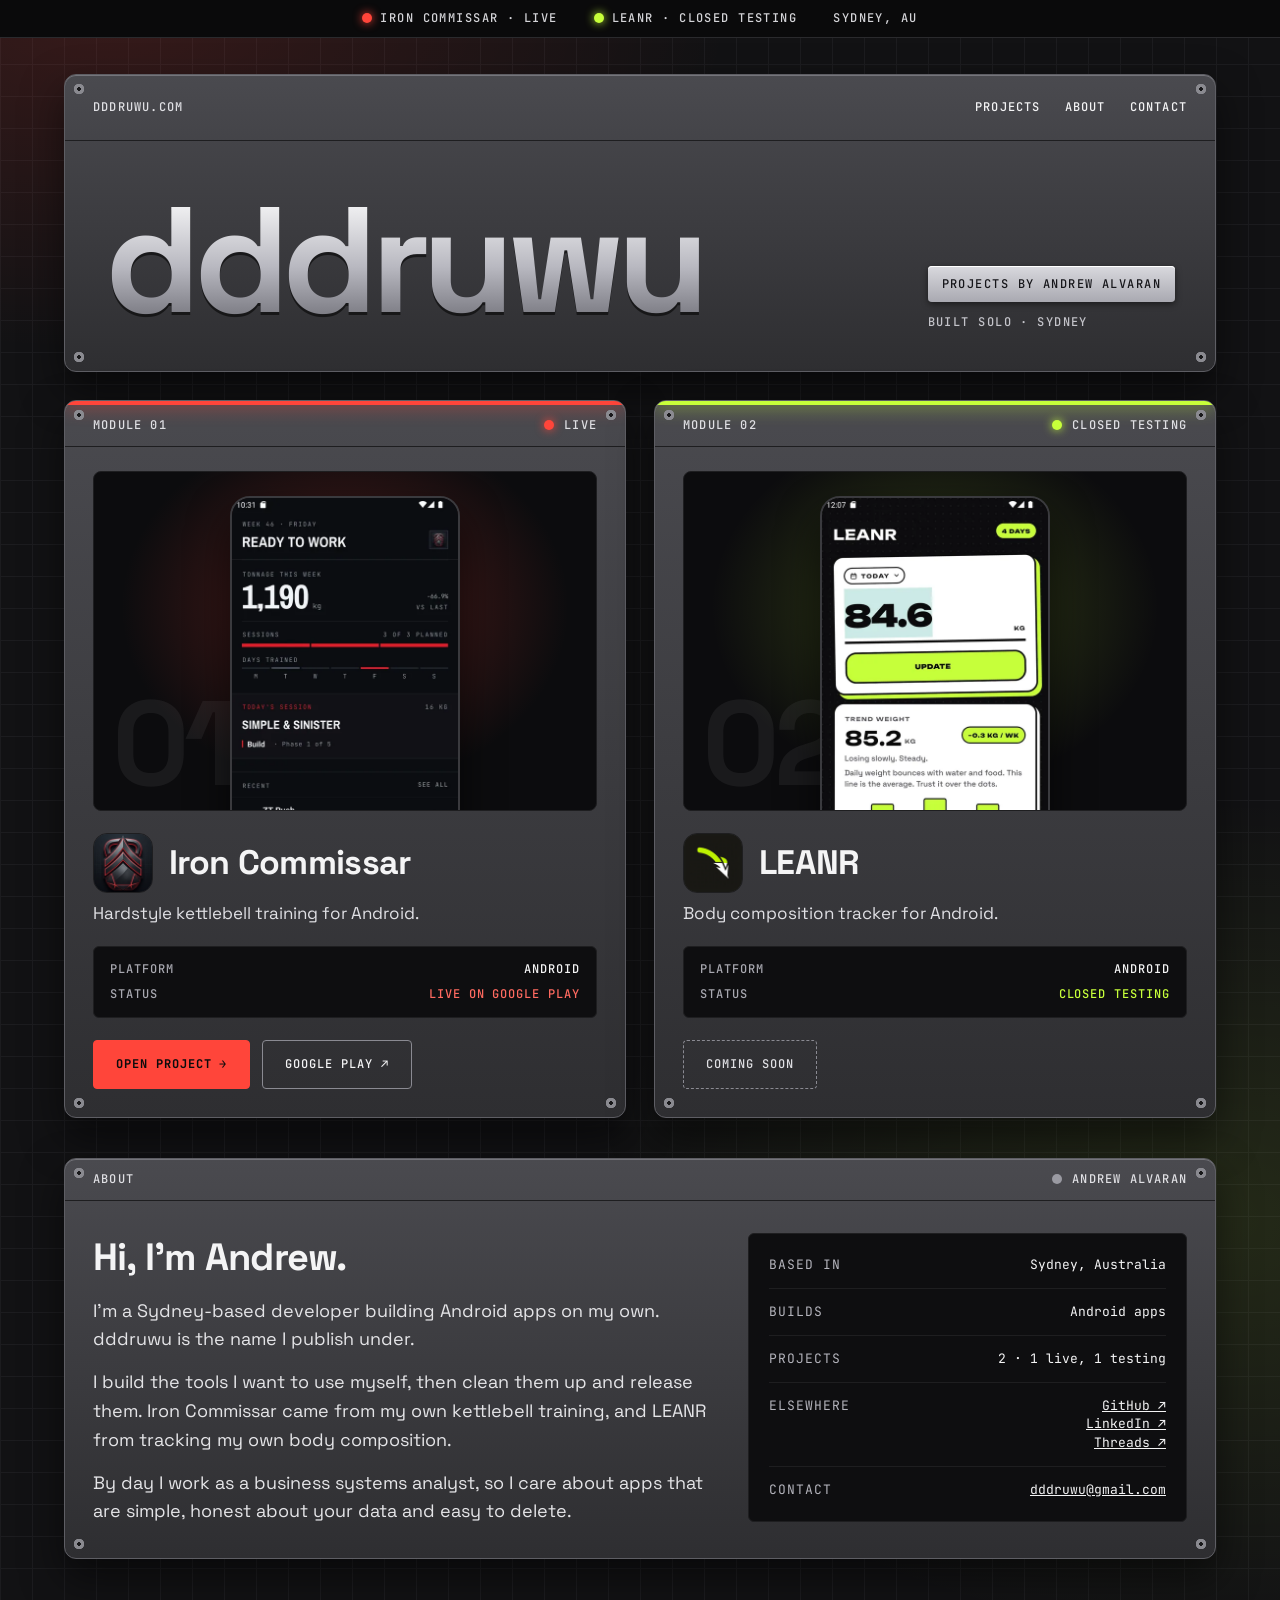
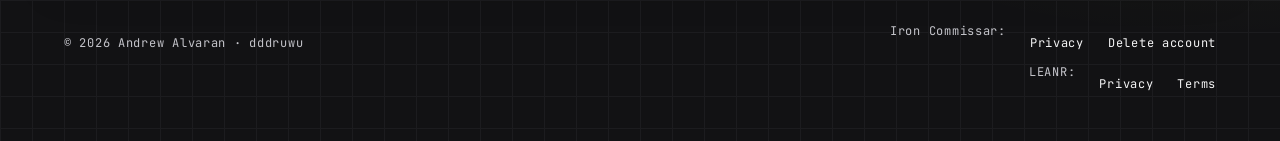
==== index.html @ 1450639f "Add LEANR privacy policy and terms pages - Publish LEANR privacy policy and terms at /leanr/ from th" ====
<!DOCTYPE html>
<html lang="en">
<head>
  <meta charset="utf-8">
  <meta name="viewport" content="width=device-width, initial-scale=1">
  <title>dddruwu | Apps by Andrew Alvaran</title>
  <meta name="description" content="Apps by Andrew Alvaran: Iron Commissar, a hardstyle kettlebell training app for Android, and LEANR, a body composition tracker for Android (coming soon).">
  <meta name="theme-color" content="#121214">
  <link rel="canonical" href="https://dddruwu.com/">

  <!-- Link preview card when the site is shared -->
  <meta property="og:type" content="website">
  <meta property="og:site_name" content="dddruwu">
  <meta property="og:title" content="dddruwu | Apps by Andrew Alvaran">
  <meta property="og:description" content="Iron Commissar (live on Google Play) and LEANR (coming soon). Android apps built solo in Sydney.">
  <meta property="og:url" content="https://dddruwu.com/">
  <meta property="og:image" content="https://dddruwu.com/assets/img/og-image.png">
  <meta name="twitter:card" content="summary_large_image">

  <link rel="icon" href="/assets/img/favicon.svg" type="image/svg+xml">
  <link rel="icon" href="/assets/img/favicon-32.png" sizes="32x32" type="image/png">
  <link rel="apple-touch-icon" href="/assets/img/apple-touch-icon.png">

  <link rel="preconnect" href="https://fonts.googleapis.com">
  <link rel="preconnect" href="https://fonts.gstatic.com" crossorigin>
  <link href="https://fonts.googleapis.com/css2?family=JetBrains+Mono:wght@400;500;700&family=Space+Grotesk:wght@500;700&display=swap" rel="stylesheet">

  <!-- Home page only. Other pages use /assets/css/style.css (not loaded here on purpose). -->
  <link rel="stylesheet" href="/assets/css/home.css">
</head>
<body>

  <!-- Status strip. Update these two lines when a project's status changes. -->
  <div class="ticker">
    <span><i class="led led--red"></i>Iron Commissar · live</span>
    <span><i class="led led--lime"></i>LEANR · closed testing</span>
    <span>Sydney, AU</span>
  </div>

  <div class="container top">
    <header class="panel">
      <div class="bar">
        <span>dddruwu.com</span>
        <nav aria-label="Main">
          <a href="#projects">Projects</a>
          <a href="#about">About</a>
          <a href="mailto:dddruwu@gmail.com">Contact</a>
        </nav>
      </div>
      <div class="hero">
        <h1 class="word">dddruwu</h1>
        <div class="hero-side">
          <span class="plate">Projects by Andrew Alvaran</span>
          <span class="hero-note">Built solo · Sydney</span>
        </div>
      </div>
    </header>
  </div>

  <main id="projects" class="container">
    <h2 class="sr-only">Projects</h2>
    <div class="projects">

      <!-- Project 01: Iron Commissar -->
      <article class="panel module module--red">
        <div class="strip"></div>
        <div class="bar">
          <span>Module 01</span>
          <span><i class="led led--red"></i>Live</span>
        </div>
        <div class="module-body">
          <div class="stage">
            <span class="num" aria-hidden="true">01</span>
            <img src="/assets/img/ic-home.webp" width="460" height="1022" alt="Iron Commissar home screen showing weekly tonnage, sessions and today's workout">
          </div>
          <div class="identity">
            <img src="/assets/img/ic-icon.png" width="120" height="120" alt="">
            <h2>Iron Commissar</h2>
          </div>
          <p class="blurb">Hardstyle kettlebell training for Android.</p>
          <dl class="spec">
            <dt>Platform</dt><dd>Android</dd>
            <dt>Status</dt><dd class="status">Live on Google Play</dd>
          </dl>
          <div class="actions">
            <a class="btn btn--primary" href="/iron-commissar/">Open project →</a>
            <a class="btn" href="https://play.google.com/store/apps/details?id=com.andrew.ironcommissar">Google Play ↗</a>
          </div>
        </div>
      </article>

      <!-- Project 02: LEANR (no link until it is released) -->
      <article class="panel module module--lime">
        <div class="strip"></div>
        <div class="bar">
          <span>Module 02</span>
          <span><i class="led led--lime"></i>Closed testing</span>
        </div>
        <div class="module-body">
          <div class="stage">
            <span class="num" aria-hidden="true">02</span>
            <img src="/assets/img/leanr-today.webp" width="460" height="1022" alt="LEANR Today screen showing a daily weight entry and trend weight">
          </div>
          <div class="identity">
            <img src="/assets/img/leanr-icon.png" width="120" height="120" alt="">
            <h2>LEANR</h2>
          </div>
          <p class="blurb">Body composition tracker for Android.</p>
          <dl class="spec">
            <dt>Platform</dt><dd>Android</dd>
            <dt>Status</dt><dd class="status">Closed testing</dd>
          </dl>
          <div class="actions">
            <span class="btn btn--soon">Coming soon</span>
          </div>
        </div>
      </article>

    </div>
  </main>

  <section id="about" class="container about">
    <article class="panel">
      <div class="bar">
        <span>About</span>
        <span><i class="led led--grey"></i>Andrew Alvaran</span>
      </div>
      <div class="about-grid">
        <div>
          <h2>Hi, I'm Andrew.</h2>
          <!-- Draft text: edit freely. -->
          <p>I'm a Sydney-based developer building Android apps on my own. dddruwu is the name I publish under.</p>
          <p>I build the tools I want to use myself, then clean them up and release them. Iron Commissar came from my own kettlebell training, and LEANR from tracking my own body composition.</p>
          <p>By day I work as a business systems analyst, so I care about apps that are simple, honest about your data and easy to delete.</p>
        </div>
        <dl class="facts">
          <div><dt>Based in</dt><dd>Sydney, Australia</dd></div>
          <div><dt>Builds</dt><dd>Android apps</dd></div>
          <div><dt>Projects</dt><dd>2 · 1 live, 1 testing</dd></div>
          <!-- Social links: add another <a> line (with <br> after the previous one) to extend this list. -->
          <div><dt>Elsewhere</dt><dd><a href="https://github.com/dddruwu">GitHub ↗</a><br><a href="https://www.linkedin.com/in/andrewalvaran/">LinkedIn ↗</a><br><a href="https://www.threads.com/@dddruwu">Threads ↗</a></dd></div>
          <div><dt>Contact</dt><dd><a href="mailto:dddruwu@gmail.com">dddruwu@gmail.com</a></dd></div>
        </dl>
      </div>
    </article>
  </section>

  <footer>
    <div class="container">
      <p>&copy; 2026 Andrew Alvaran · dddruwu</p>
      <div class="footer-links">
        <ul>
          <li>Iron Commissar:</li>
          <li><a href="/iron-commissar/privacy.html">Privacy</a></li>
          <li><a href="/iron-commissar/delete-account.html">Delete account</a></li>
        </ul>
        <ul>
          <li>LEANR:</li>
          <li><a href="/leanr/privacy.html">Privacy</a></li>
          <li><a href="/leanr/terms.html">Terms</a></li>
        </ul>
      </div>
    </div>
  </footer>

</body>
</html>
---- assets/css/home.css ----
/* =====================================================
   dddruwu.com home page stylesheet (design "Workshop v2")
   Used ONLY by /index.html. The other pages keep using
   /assets/css/style.css, which is not touched.
   Do not load style.css on the home page: it sets
   border-radius: 0 on everything, which flattens this design.
   ===================================================== */

/* ---- Design tokens: change a colour here and the page updates ---- */
:root {
  --ground: #121214;      /* page background */
  --grid-line: #1c1c1f;   /* faint grid on the background */
  --ink: #f4f4f5;         /* main text */
  --ink-soft: #e0e0e4;    /* body paragraphs */
  --ink-dim: #c4c4ca;     /* small print */
  --screen: #0e0e10;      /* dark "screen" areas inside panels */
  --screen-line: #1e1e20; /* borders inside panels */
  --metal-top: #4a4a4f;
  --metal-bottom: #2e2e31;
  --metal-edge: #5e5e64;
  --red: #ff453a;
  --lime: #c7ff3a;
  --sans: "Space Grotesk", system-ui, -apple-system, "Segoe UI", Roboto, sans-serif;
  --mono: "JetBrains Mono", ui-monospace, Consolas, "Courier New", monospace;
}

*, *::before, *::after { box-sizing: border-box; }

html { background: var(--ground); color-scheme: dark; -webkit-text-size-adjust: 100%; text-size-adjust: 100%; }

body {
  margin: 0;
  min-height: 100vh;
  display: flex;
  flex-direction: column;
  color: var(--ink);
  font-family: var(--sans);
  background-color: var(--ground);
  /* two soft colour glows, then the faint grid */
  background-image:
    radial-gradient(900px 500px at 8% 0%, rgba(255, 69, 58, 0.16), transparent 70%),
    radial-gradient(900px 600px at 95% 70%, rgba(199, 255, 58, 0.10), transparent 70%),
    linear-gradient(var(--grid-line) 1px, transparent 1px),
    linear-gradient(90deg, var(--grid-line) 1px, transparent 1px);
  background-size: auto, auto, 32px 32px, 32px 32px;
}

a { color: var(--ink); text-decoration: none; }
a:hover { text-decoration: underline; }
a:focus-visible { outline: 2px solid var(--lime); outline-offset: 3px; }

/* Text for screen readers only (visually hidden) */
.sr-only {
  position: absolute; width: 1px; height: 1px; margin: -1px; padding: 0;
  overflow: hidden; clip: rect(0, 0, 0, 0); white-space: nowrap; border: 0;
}

/* Centered content column */
.container { width: 100%; max-width: 1312px; margin: 0 auto; padding-left: 64px; padding-right: 64px; }

/* ---- Status strip across the top ---- */
.ticker {
  display: flex; flex-wrap: wrap; gap: 6px 36px; justify-content: center;
  padding: 10px 24px;
  background: #0a0a0b; border-bottom: 1px solid #2a2a2d;
  font: 500 12px/1.4 var(--mono); text-transform: uppercase; letter-spacing: 0.12em; color: #d4d4d8;
}
.ticker span { display: flex; align-items: center; gap: 8px; }

/* Glowing status light */
.led {
  display: inline-block; width: 10px; height: 10px; border-radius: 50%;
  background: var(--c, #9a9aa2); box-shadow: 0 0 10px var(--c, transparent);
  animation: pulse 2.4s ease-in-out infinite;
}
.led--red { --c: var(--red); }
.led--lime { --c: var(--lime); }
.led--grey { --c: #9a9aa2; box-shadow: none; }
@keyframes pulse { 0%, 100% { opacity: 1; } 50% { opacity: 0.45; } }

/* ---- Brushed-metal panel with four screws ---- */
.panel {
  position: relative;
  background: linear-gradient(180deg, var(--metal-top) 0%, var(--metal-bottom) 100%);
  border: 1px solid var(--metal-edge);
  border-radius: 12px;
  box-shadow: 0 1px 0 #75757b inset, 0 18px 40px rgba(0, 0, 0, 0.5);
  transition: transform 0.25s ease, box-shadow 0.25s ease;
}
.panel::before {
  content: ""; position: absolute; inset: 0; pointer-events: none; z-index: 2;
  background:
    radial-gradient(circle at 14px 14px, #18181a 0 2px, #8a8a90 2px 5px, transparent 5.5px),
    radial-gradient(circle at calc(100% - 14px) 14px, #18181a 0 2px, #8a8a90 2px 5px, transparent 5.5px),
    radial-gradient(circle at 14px calc(100% - 14px), #18181a 0 2px, #8a8a90 2px 5px, transparent 5.5px),
    radial-gradient(circle at calc(100% - 14px) calc(100% - 14px), #18181a 0 2px, #8a8a90 2px 5px, transparent 5.5px);
}

/* Title bar at the top of a panel */
.bar {
  display: flex; align-items: center; justify-content: space-between; gap: 16px;
  padding: 12px 28px; border-bottom: 1px solid var(--screen-line);
  font: 500 12px/1.4 var(--mono); text-transform: uppercase; letter-spacing: 0.1em; color: var(--ink-soft);
}
.bar > span { display: flex; align-items: center; gap: 10px; }
.bar nav { display: flex; gap: 24px; }
.bar nav a { padding: 12px 0; }

/* ---- Header ---- */
.top { padding-top: 36px; }
.hero {
  padding: 48px 40px 40px;
  display: flex; flex-wrap: wrap; align-items: flex-end; justify-content: space-between; gap: 24px;
}
.word {
  margin: 0; font-weight: 700; font-size: 150px; line-height: 0.95; letter-spacing: -0.05em;
  background: linear-gradient(180deg, #ffffff 0%, #b8b8c0 55%, #6a6a72 100%);
  -webkit-background-clip: text; background-clip: text; color: transparent;
  filter: drop-shadow(0 3px 0 rgba(0, 0, 0, 0.55));
}
.hero-side { display: flex; flex-direction: column; gap: 12px; align-items: flex-start; }
.plate {
  display: inline-block; padding: 10px 14px; border-radius: 4px;
  font: 500 12px/1.4 var(--mono); text-transform: uppercase; letter-spacing: 0.12em; color: #16161a;
  background: linear-gradient(180deg, #d9d9de, #a9a9b1);
  box-shadow: 0 1px 0 #fff inset, 0 2px 6px rgba(0, 0, 0, 0.5);
}
.hero-note { font: 500 12px/1.4 var(--mono); text-transform: uppercase; letter-spacing: 0.12em; color: var(--ink-dim); }

/* ---- Project modules ---- */
main { flex: 1; padding-top: 28px; padding-bottom: 40px; }
.projects { display: grid; grid-template-columns: 1fr 1fr; gap: 28px; }

.module { overflow: hidden; }
.module--red  { --accent: var(--red);  --glow: rgba(255, 69, 58, 0.30);  --halo: rgba(255, 69, 58, 0.28);  --status: #ff6a60; }
.module--lime { --accent: var(--lime); --glow: rgba(199, 255, 58, 0.22); --halo: rgba(199, 255, 58, 0.20); --status: var(--lime); }
.module:hover {
  transform: translateY(-5px);
  box-shadow: 0 1px 0 #75757b inset, 0 24px 50px rgba(0, 0, 0, 0.55), 0 0 50px var(--halo);
}
.strip { height: 4px; background: var(--accent); box-shadow: 0 0 18px var(--accent); }
.module-body { padding: 24px 28px 28px; }

/* Dark "screen" holding the phone screenshot */
.stage {
  position: relative; overflow: hidden; height: 340px; padding-top: 24px;
  display: flex; justify-content: center; align-items: flex-start;
  background: radial-gradient(320px 260px at 50% 40%, var(--glow), transparent 70%), #0c0c0e;
  border: 1px solid var(--screen-line); border-radius: 8px;
}
.stage .num {
  position: absolute; left: 18px; bottom: 6px; font-weight: 700; font-size: 120px; line-height: 1;
  letter-spacing: -0.05em; color: rgba(255, 255, 255, 0.06); user-select: none;
}
.stage img {
  position: relative; width: 230px; height: auto;
  border-radius: 20px; border: 2px solid #3a3a3e; box-shadow: 0 20px 40px rgba(0, 0, 0, 0.6);
}

.identity { display: flex; gap: 16px; align-items: center; margin: 22px 0 8px; }
.identity img { width: 60px; height: 60px; border-radius: 14px; object-fit: cover; border: 1px solid var(--screen-line); }
.identity h2 { margin: 0; font-size: 34px; font-weight: 700; letter-spacing: -0.02em; }
.blurb { margin: 0 0 20px; font-size: 17px; line-height: 1.5; color: var(--ink-soft); }

/* Small spec table inside a module */
.spec {
  display: grid; grid-template-columns: auto 1fr; gap: 8px 20px; margin: 0 0 22px; padding: 14px 16px;
  background: var(--screen); border: 1px solid var(--screen-line); border-radius: 6px;
  font: 500 12px/1.4 var(--mono); text-transform: uppercase; letter-spacing: 0.08em;
}
.spec dt { color: #a8a8b0; }
.spec dd { margin: 0; color: var(--ink); text-align: right; overflow-wrap: anywhere; }
.spec dd.status { color: var(--status); }

/* ---- Buttons ---- */
.actions { display: flex; flex-wrap: wrap; gap: 12px; font: 500 12px/1.4 var(--mono); text-transform: uppercase; letter-spacing: 0.08em; }
.btn { display: inline-block; padding: 15px 22px; border-radius: 4px; border: 1px solid #8a8a92; }
.btn:hover { text-decoration: none; filter: brightness(1.12); }
.btn--primary { background: var(--red); border-color: var(--red); color: #0b0b0c; font-weight: 700; }
.btn--soon { border-style: dashed; color: var(--ink-soft); cursor: default; }

/* ---- About ---- */
.about { padding-bottom: 64px; }
.about-grid { display: grid; grid-template-columns: 1.4fr 1fr; gap: 40px; padding: 32px 28px; }
.about h2 { margin: 0 0 16px; font-size: 38px; font-weight: 700; letter-spacing: -0.02em; }
.about p { margin: 0 0 14px; font-size: 18px; line-height: 1.6; color: #e4e4e7; }
.about p:last-child { margin-bottom: 0; }
.facts {
  align-self: start; margin: 0; padding: 8px 20px;
  background: var(--screen); border: 1px solid var(--screen-line); border-radius: 6px;
  font: 400 13px/1.4 var(--mono);
}
.facts > div { display: flex; justify-content: space-between; gap: 16px; padding: 14px 0; border-bottom: 1px solid var(--screen-line); }
.facts > div:last-child { border-bottom: 0; }
.facts dt { color: #b4b4bc; text-transform: uppercase; letter-spacing: 0.08em; }
.facts dd { margin: 0; color: var(--ink); text-align: right; overflow-wrap: anywhere; }
.facts a { text-decoration: underline; padding: 4px 0; }

/* ---- Footer ---- */
footer .container {
  display: flex; flex-wrap: wrap; justify-content: space-between; gap: 8px 32px; padding-bottom: 36px;
  font: 400 12px/1.4 var(--mono); letter-spacing: 0.06em; color: var(--ink-dim);
}
footer ul { display: flex; flex-wrap: wrap; gap: 4px 24px; margin: 0; padding: 0; list-style: none; }
footer li a { display: inline-block; padding: 12px 0; }
footer p { margin: 0; padding: 12px 0; }

/* ---- Phones and small screens ---- */
@media (max-width: 760px) {
  .container { padding-left: 16px; padding-right: 16px; }
  .ticker { justify-content: flex-start; padding: 10px 16px; font-size: 11px; letter-spacing: 0.08em; }
  .top { padding-top: 24px; }

  /* Title bars wrap instead of overflowing, with room for the corner screws */
  .bar { flex-wrap: wrap; gap: 2px 16px; padding: 12px 28px; font-size: 11px; letter-spacing: 0.08em; }
  .bar nav { flex-wrap: wrap; gap: 0 16px; }

  /* Smaller corner screws, tucked closer to the corners */
  .panel::before {
    background:
      radial-gradient(circle at 10px 10px, #18181a 0 1.5px, #8a8a90 1.5px 4px, transparent 4.5px),
      radial-gradient(circle at calc(100% - 10px) 10px, #18181a 0 1.5px, #8a8a90 1.5px 4px, transparent 4.5px),
      radial-gradient(circle at 10px calc(100% - 10px), #18181a 0 1.5px, #8a8a90 1.5px 4px, transparent 4.5px),
      radial-gradient(circle at calc(100% - 10px) calc(100% - 10px), #18181a 0 1.5px, #8a8a90 1.5px 4px, transparent 4.5px);
  }

  .hero { padding: 32px 20px 28px; }
  /* Sized from the screen width (vw), so phone font-size settings cannot make it overflow */
  .word { font-size: clamp(40px, 16vw, 68px); }
  .plate { max-width: 100%; font-size: 11px; letter-spacing: 0.08em; }
  .hero-note { font-size: 11px; }

  .projects { grid-template-columns: 1fr; }
  .module-body { padding: 20px 18px 24px; }
  .about-grid { grid-template-columns: 1fr; gap: 24px; padding: 24px 18px; }
  .about h2 { font-size: 30px; }
  .identity h2 { font-size: 28px; }
  .spec { font-size: 11px; letter-spacing: 0.05em; }
  footer .container { font-size: 11px; }
}

footer .footer-links { display: flex; flex-direction: column; align-items: flex-end; }
@media (max-width: 760px) { footer .footer-links { align-items: flex-start; } }

/* Respect people who ask for less motion */
@media (prefers-reduced-motion: reduce) {
  .led { animation: none; }
  .panel { transition: none; }
  .module:hover { transform: none; }
}
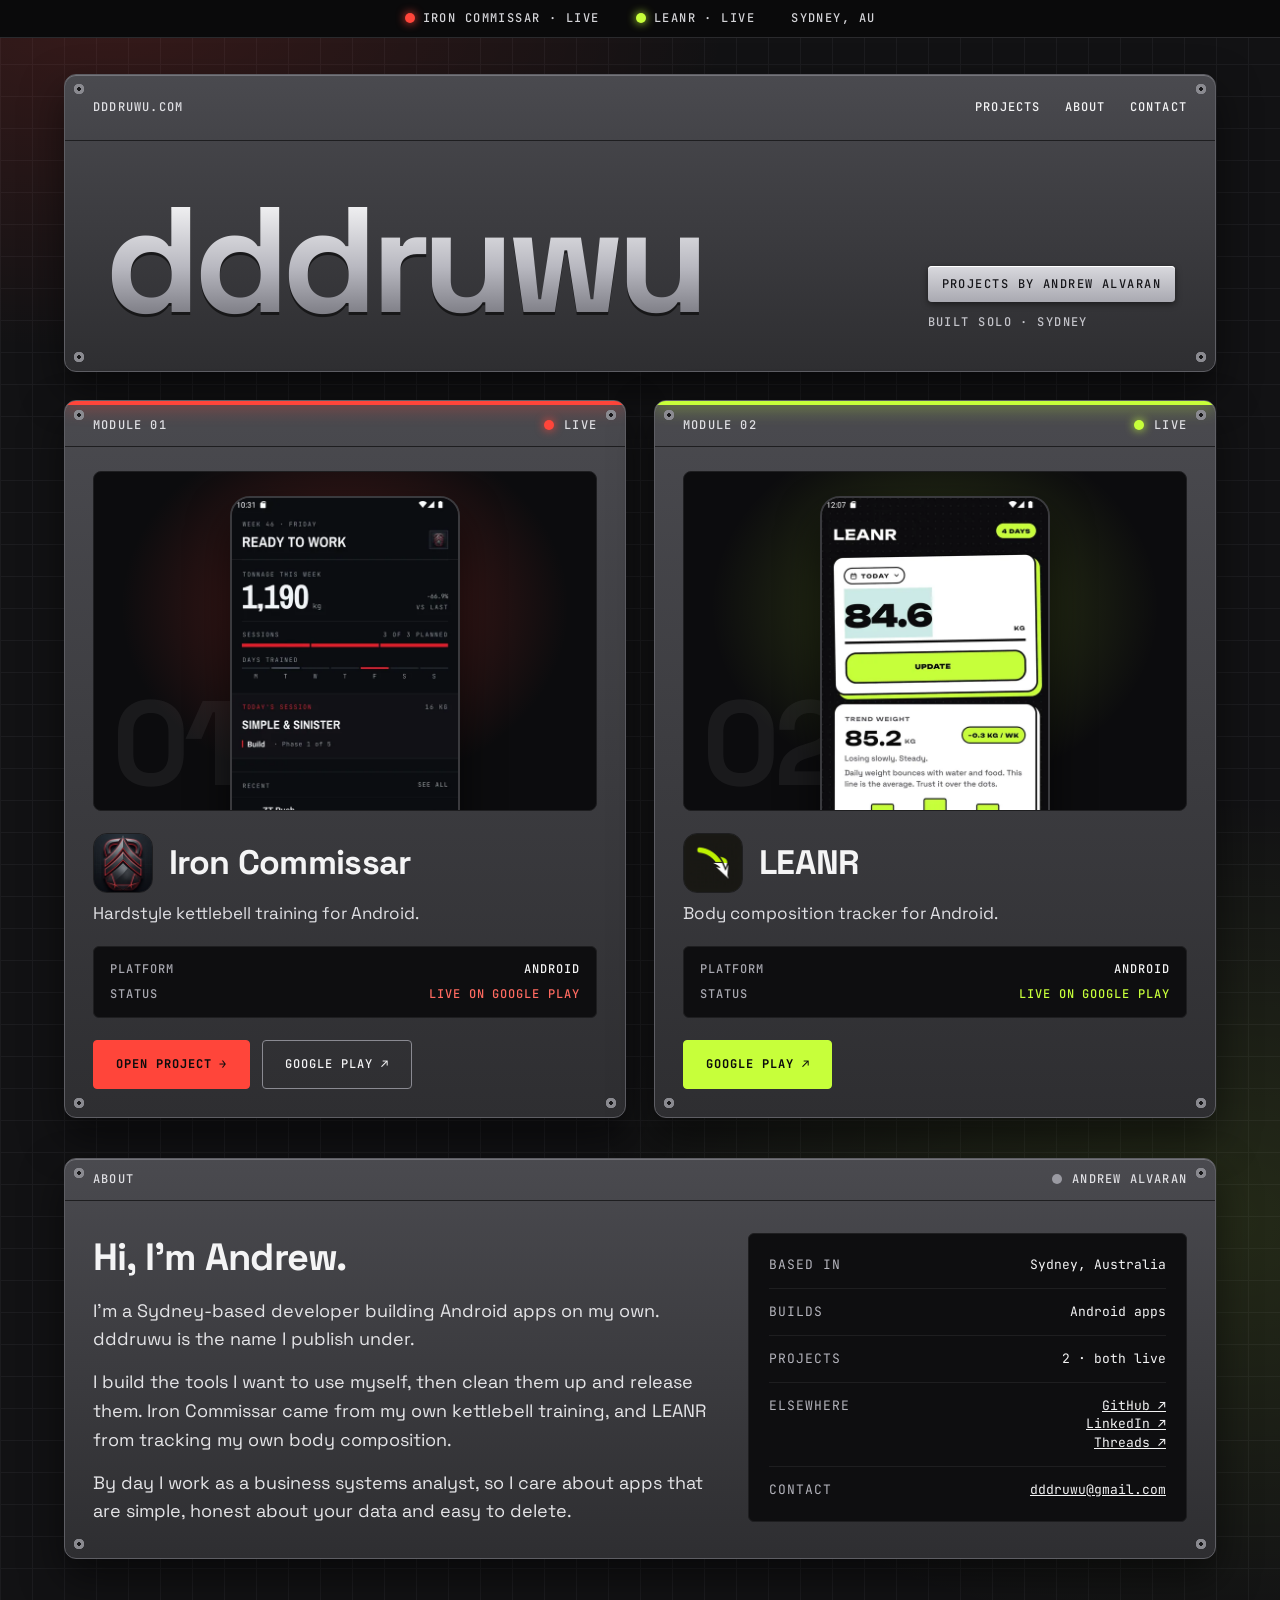
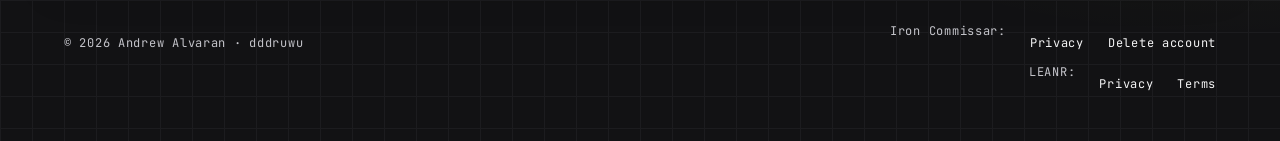
==== commit 93b4f932: "Show LEANR as live on Google Play - Change LEANR status from closed testing to live - Replace Coming" ====
--- a/index.html
+++ b/index.html
@@ -4,7 +4,7 @@
   <meta charset="utf-8">
   <meta name="viewport" content="width=device-width, initial-scale=1">
   <title>dddruwu | Apps by Andrew Alvaran</title>
-  <meta name="description" content="Apps by Andrew Alvaran: Iron Commissar, a hardstyle kettlebell training app for Android, and LEANR, a body composition tracker for Android (coming soon).">
+  <meta name="description" content="Apps by Andrew Alvaran: Iron Commissar, a hardstyle kettlebell training app for Android, and LEANR, a body composition tracker for Android.">
   <meta name="theme-color" content="#121214">
   <link rel="canonical" href="https://dddruwu.com/">
 
@@ -12,7 +12,7 @@
   <meta property="og:type" content="website">
   <meta property="og:site_name" content="dddruwu">
   <meta property="og:title" content="dddruwu | Apps by Andrew Alvaran">
-  <meta property="og:description" content="Iron Commissar (live on Google Play) and LEANR (coming soon). Android apps built solo in Sydney.">
+  <meta property="og:description" content="Iron Commissar and LEANR, both live on Google Play. Android apps built solo in Sydney.">
   <meta property="og:url" content="https://dddruwu.com/">
   <meta property="og:image" content="https://dddruwu.com/assets/img/og-image.png">
   <meta name="twitter:card" content="summary_large_image">
@@ -33,7 +33,7 @@
   <!-- Status strip. Update these two lines when a project's status changes. -->
   <div class="ticker">
     <span><i class="led led--red"></i>Iron Commissar · live</span>
-    <span><i class="led led--lime"></i>LEANR · closed testing</span>
+    <span><i class="led led--lime"></i>LEANR · live</span>
     <span>Sydney, AU</span>
   </div>
 
@@ -89,12 +89,12 @@
         </div>
       </article>
 
-      <!-- Project 02: LEANR (no link until it is released) -->
+      <!-- Project 02: LEANR -->
       <article class="panel module module--lime">
         <div class="strip"></div>
         <div class="bar">
           <span>Module 02</span>
-          <span><i class="led led--lime"></i>Closed testing</span>
+          <span><i class="led led--lime"></i>Live</span>
         </div>
         <div class="module-body">
           <div class="stage">
@@ -108,10 +108,10 @@
           <p class="blurb">Body composition tracker for Android.</p>
           <dl class="spec">
             <dt>Platform</dt><dd>Android</dd>
-            <dt>Status</dt><dd class="status">Closed testing</dd>
+            <dt>Status</dt><dd class="status">Live on Google Play</dd>
           </dl>
           <div class="actions">
-            <span class="btn btn--soon">Coming soon</span>
+            <a class="btn btn--lime" href="https://play.google.com/store/apps/details?id=com.leanr.app">Google Play ↗</a>
           </div>
         </div>
       </article>
@@ -136,7 +136,7 @@
         <dl class="facts">
           <div><dt>Based in</dt><dd>Sydney, Australia</dd></div>
           <div><dt>Builds</dt><dd>Android apps</dd></div>
-          <div><dt>Projects</dt><dd>2 · 1 live, 1 testing</dd></div>
+          <div><dt>Projects</dt><dd>2 · both live</dd></div>
           <!-- Social links: add another <a> line (with <br> after the previous one) to extend this list. -->
           <div><dt>Elsewhere</dt><dd><a href="https://github.com/dddruwu">GitHub ↗</a><br><a href="https://www.linkedin.com/in/andrewalvaran/">LinkedIn ↗</a><br><a href="https://www.threads.com/@dddruwu">Threads ↗</a></dd></div>
           <div><dt>Contact</dt><dd><a href="mailto:dddruwu@gmail.com">dddruwu@gmail.com</a></dd></div>
--- a/assets/css/home.css
+++ b/assets/css/home.css
@@ -178,6 +178,7 @@
 .btn:hover { text-decoration: none; filter: brightness(1.12); }
 .btn--primary { background: var(--red); border-color: var(--red); color: #0b0b0c; font-weight: 700; }
 .btn--soon { border-style: dashed; color: var(--ink-soft); cursor: default; }
+.btn--lime { background: var(--lime); border-color: var(--lime); color: #0b0b0c; font-weight: 700; }
 
 /* ---- About ---- */
 .about { padding-bottom: 64px; }
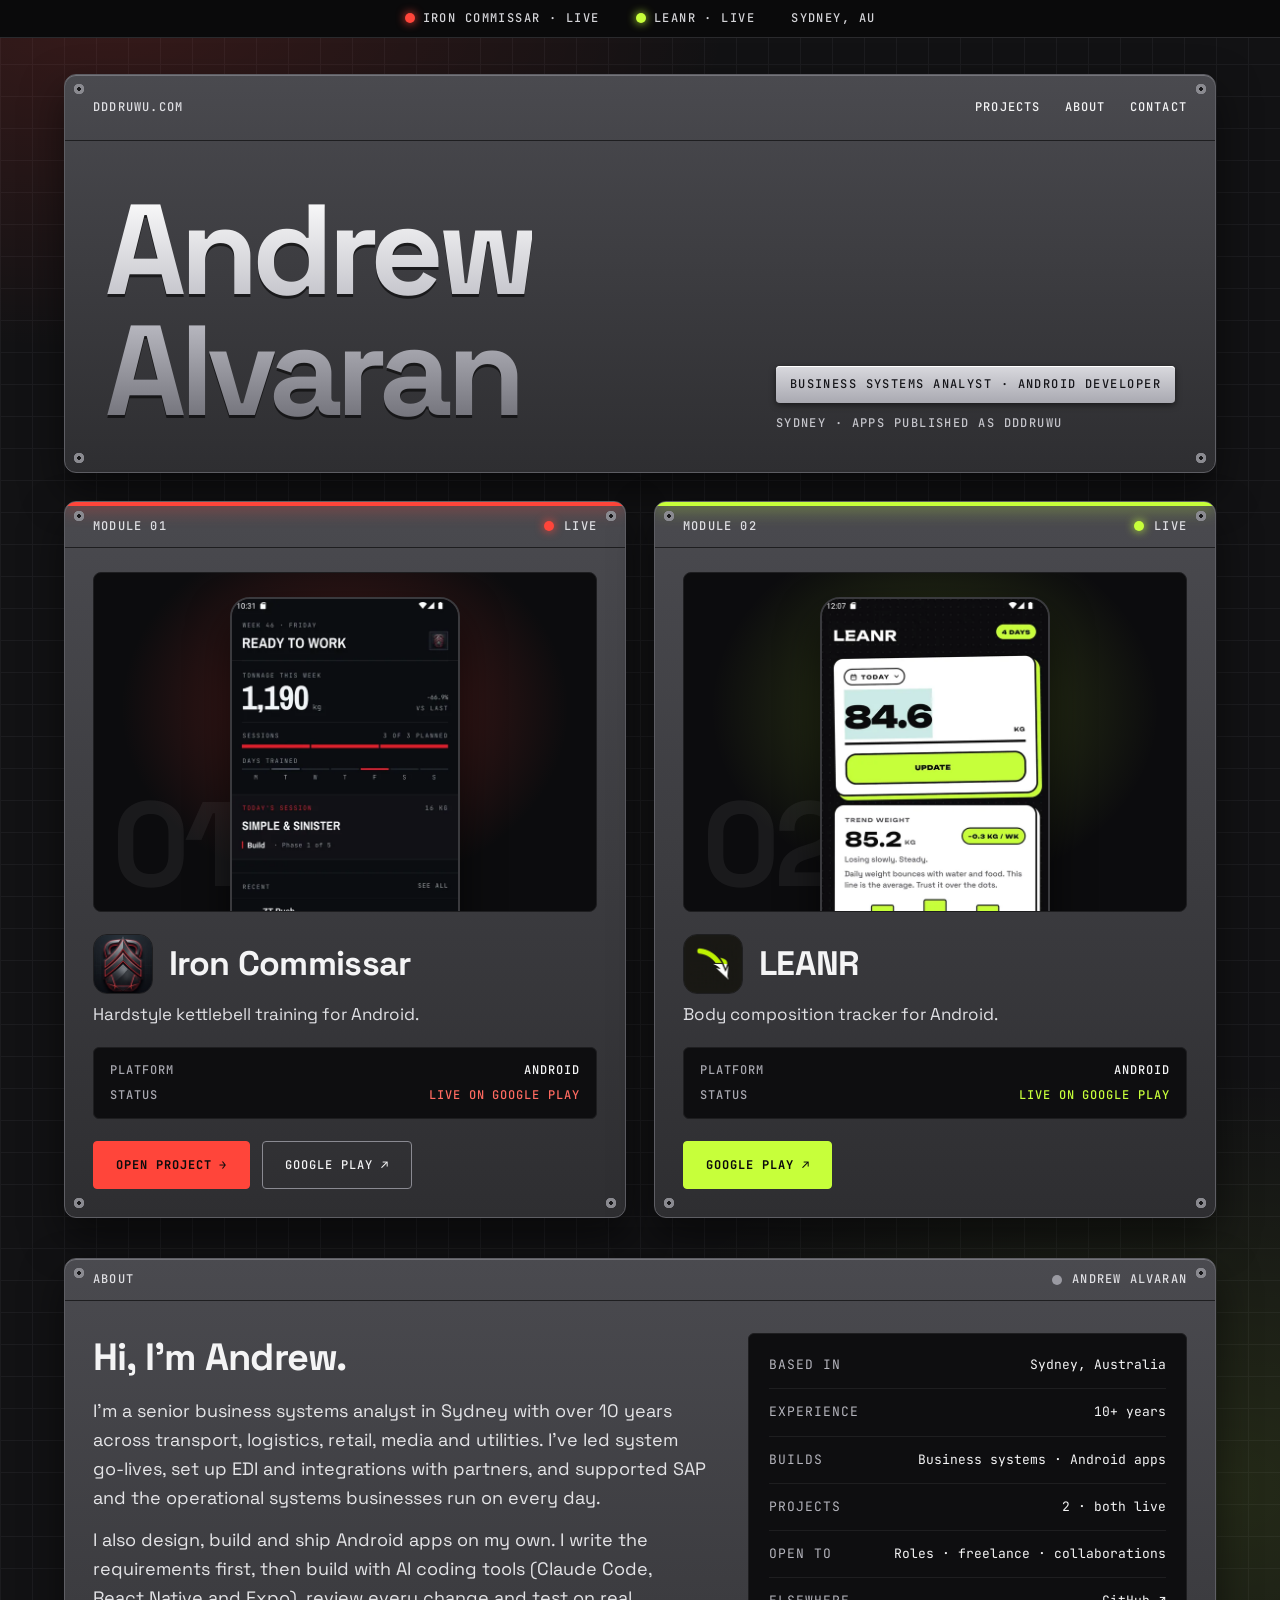
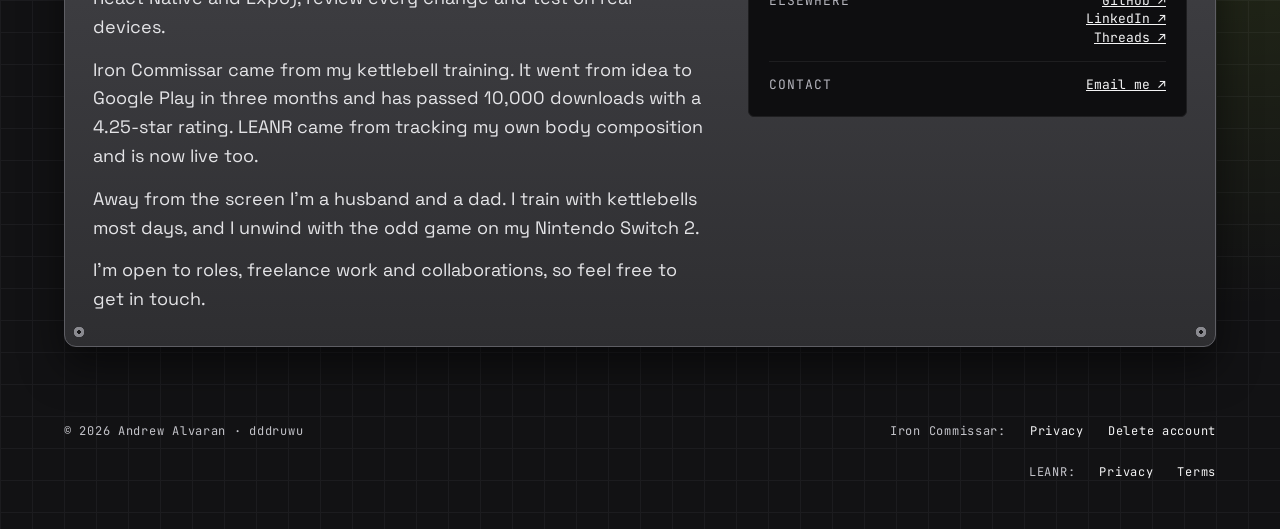
==== commit 8034f35f: "Lead the home page with my name and a portfolio About section - Replace the dddruwu wordmark with my" ====
--- a/index.html
+++ b/index.html
@@ -3,16 +3,16 @@
 <head>
   <meta charset="utf-8">
   <meta name="viewport" content="width=device-width, initial-scale=1">
-  <title>dddruwu | Apps by Andrew Alvaran</title>
-  <meta name="description" content="Apps by Andrew Alvaran: Iron Commissar, a hardstyle kettlebell training app for Android, and LEANR, a body composition tracker for Android.">
+  <title>Andrew Alvaran | Business systems analyst and Android developer</title>
+  <meta name="description" content="Andrew Alvaran, a senior business systems analyst in Sydney who also builds Android apps: Iron Commissar and LEANR, both live on Google Play.">
   <meta name="theme-color" content="#121214">
   <link rel="canonical" href="https://dddruwu.com/">
 
   <!-- Link preview card when the site is shared -->
   <meta property="og:type" content="website">
-  <meta property="og:site_name" content="dddruwu">
-  <meta property="og:title" content="dddruwu | Apps by Andrew Alvaran">
-  <meta property="og:description" content="Iron Commissar and LEANR, both live on Google Play. Android apps built solo in Sydney.">
+  <meta property="og:site_name" content="Andrew Alvaran">
+  <meta property="og:title" content="Andrew Alvaran | Business systems analyst and Android developer">
+  <meta property="og:description" content="Senior business systems analyst in Sydney. Builds and ships Android apps: Iron Commissar and LEANR, both live on Google Play.">
   <meta property="og:url" content="https://dddruwu.com/">
   <meta property="og:image" content="https://dddruwu.com/assets/img/og-image.png">
   <meta name="twitter:card" content="summary_large_image">
@@ -44,14 +44,14 @@
         <nav aria-label="Main">
           <a href="#projects">Projects</a>
           <a href="#about">About</a>
-          <a href="mailto:dddruwu@gmail.com">Contact</a>
+          <a href="mailto:drewalvaran@gmail.com">Contact</a>
         </nav>
       </div>
       <div class="hero">
-        <h1 class="word">dddruwu</h1>
+        <h1 class="word"><span>Andrew</span> <span>Alvaran</span></h1>
         <div class="hero-side">
-          <span class="plate">Projects by Andrew Alvaran</span>
-          <span class="hero-note">Built solo · Sydney</span>
+          <span class="plate">Business systems analyst · Android developer</span>
+          <span class="hero-note">Sydney · apps published as dddruwu</span>
         </div>
       </div>
     </header>
@@ -128,18 +128,21 @@
       <div class="about-grid">
         <div>
           <h2>Hi, I'm Andrew.</h2>
-          <!-- Draft text: edit freely. -->
-          <p>I'm a Sydney-based developer building Android apps on my own. dddruwu is the name I publish under.</p>
-          <p>I build the tools I want to use myself, then clean them up and release them. Iron Commissar came from my own kettlebell training, and LEANR from tracking my own body composition.</p>
-          <p>By day I work as a business systems analyst, so I care about apps that are simple, honest about your data and easy to delete.</p>
+          <p>I'm a senior business systems analyst in Sydney with over 10 years across transport, logistics, retail, media and utilities. I've led system go-lives, set up EDI and integrations with partners, and supported SAP and the operational systems businesses run on every day.</p>
+          <p>I also design, build and ship Android apps on my own. I write the requirements first, then build with AI coding tools (Claude Code, React Native and Expo), review every change and test on real devices.</p>
+          <p>Iron Commissar came from my kettlebell training. It went from idea to Google Play in three months and has passed 10,000 downloads with a 4.25-star rating. LEANR came from tracking my own body composition and is now live too.</p>
+          <p>Away from the screen I'm a husband and a dad. I train with kettlebells most days, and I unwind with the odd game on my Nintendo Switch 2.</p>
+          <p>I'm open to roles, freelance work and collaborations, so feel free to get in touch.</p>
         </div>
         <dl class="facts">
           <div><dt>Based in</dt><dd>Sydney, Australia</dd></div>
-          <div><dt>Builds</dt><dd>Android apps</dd></div>
+          <div><dt>Experience</dt><dd>10+ years</dd></div>
+          <div><dt>Builds</dt><dd>Business systems · Android apps</dd></div>
           <div><dt>Projects</dt><dd>2 · both live</dd></div>
+          <div><dt>Open to</dt><dd>Roles · freelance · collaborations</dd></div>
           <!-- Social links: add another <a> line (with <br> after the previous one) to extend this list. -->
           <div><dt>Elsewhere</dt><dd><a href="https://github.com/dddruwu">GitHub ↗</a><br><a href="https://www.linkedin.com/in/andrewalvaran/">LinkedIn ↗</a><br><a href="https://www.threads.com/@dddruwu">Threads ↗</a></dd></div>
-          <div><dt>Contact</dt><dd><a href="mailto:dddruwu@gmail.com">dddruwu@gmail.com</a></dd></div>
+          <div><dt>Contact</dt><dd><a href="mailto:drewalvaran@gmail.com">Email me ↗</a></dd></div>
         </dl>
       </div>
     </article>
--- a/assets/css/home.css
+++ b/assets/css/home.css
@@ -113,11 +113,13 @@
   display: flex; flex-wrap: wrap; align-items: flex-end; justify-content: space-between; gap: 24px;
 }
 .word {
-  margin: 0; font-weight: 700; font-size: 150px; line-height: 0.95; letter-spacing: -0.05em;
+  margin: 0; font-weight: 700; font-size: 128px; line-height: 0.95; letter-spacing: -0.05em;
   background: linear-gradient(180deg, #ffffff 0%, #b8b8c0 55%, #6a6a72 100%);
   -webkit-background-clip: text; background-clip: text; color: transparent;
   filter: drop-shadow(0 3px 0 rgba(0, 0, 0, 0.55));
 }
+/* The name sits on two lines: Andrew / Alvaran */
+.word span { display: block; }
 .hero-side { display: flex; flex-direction: column; gap: 12px; align-items: flex-start; }
 .plate {
   display: inline-block; padding: 10px 14px; border-radius: 4px;
@@ -204,6 +206,8 @@
 }
 footer ul { display: flex; flex-wrap: wrap; gap: 4px 24px; margin: 0; padding: 0; list-style: none; }
 footer li a { display: inline-block; padding: 12px 0; }
+/* Project labels ("Iron Commissar:", "LEANR:") line up with their links */
+footer li:not(:has(a)) { padding: 12px 0; }
 footer p { margin: 0; padding: 12px 0; }
 
 /* ---- Phones and small screens ---- */
@@ -227,7 +231,7 @@
 
   .hero { padding: 32px 20px 28px; }
   /* Sized from the screen width (vw), so phone font-size settings cannot make it overflow */
-  .word { font-size: clamp(40px, 16vw, 68px); }
+  .word { font-size: clamp(36px, 15vw, 64px); }
   .plate { max-width: 100%; font-size: 11px; letter-spacing: 0.08em; }
   .hero-note { font-size: 11px; }
 
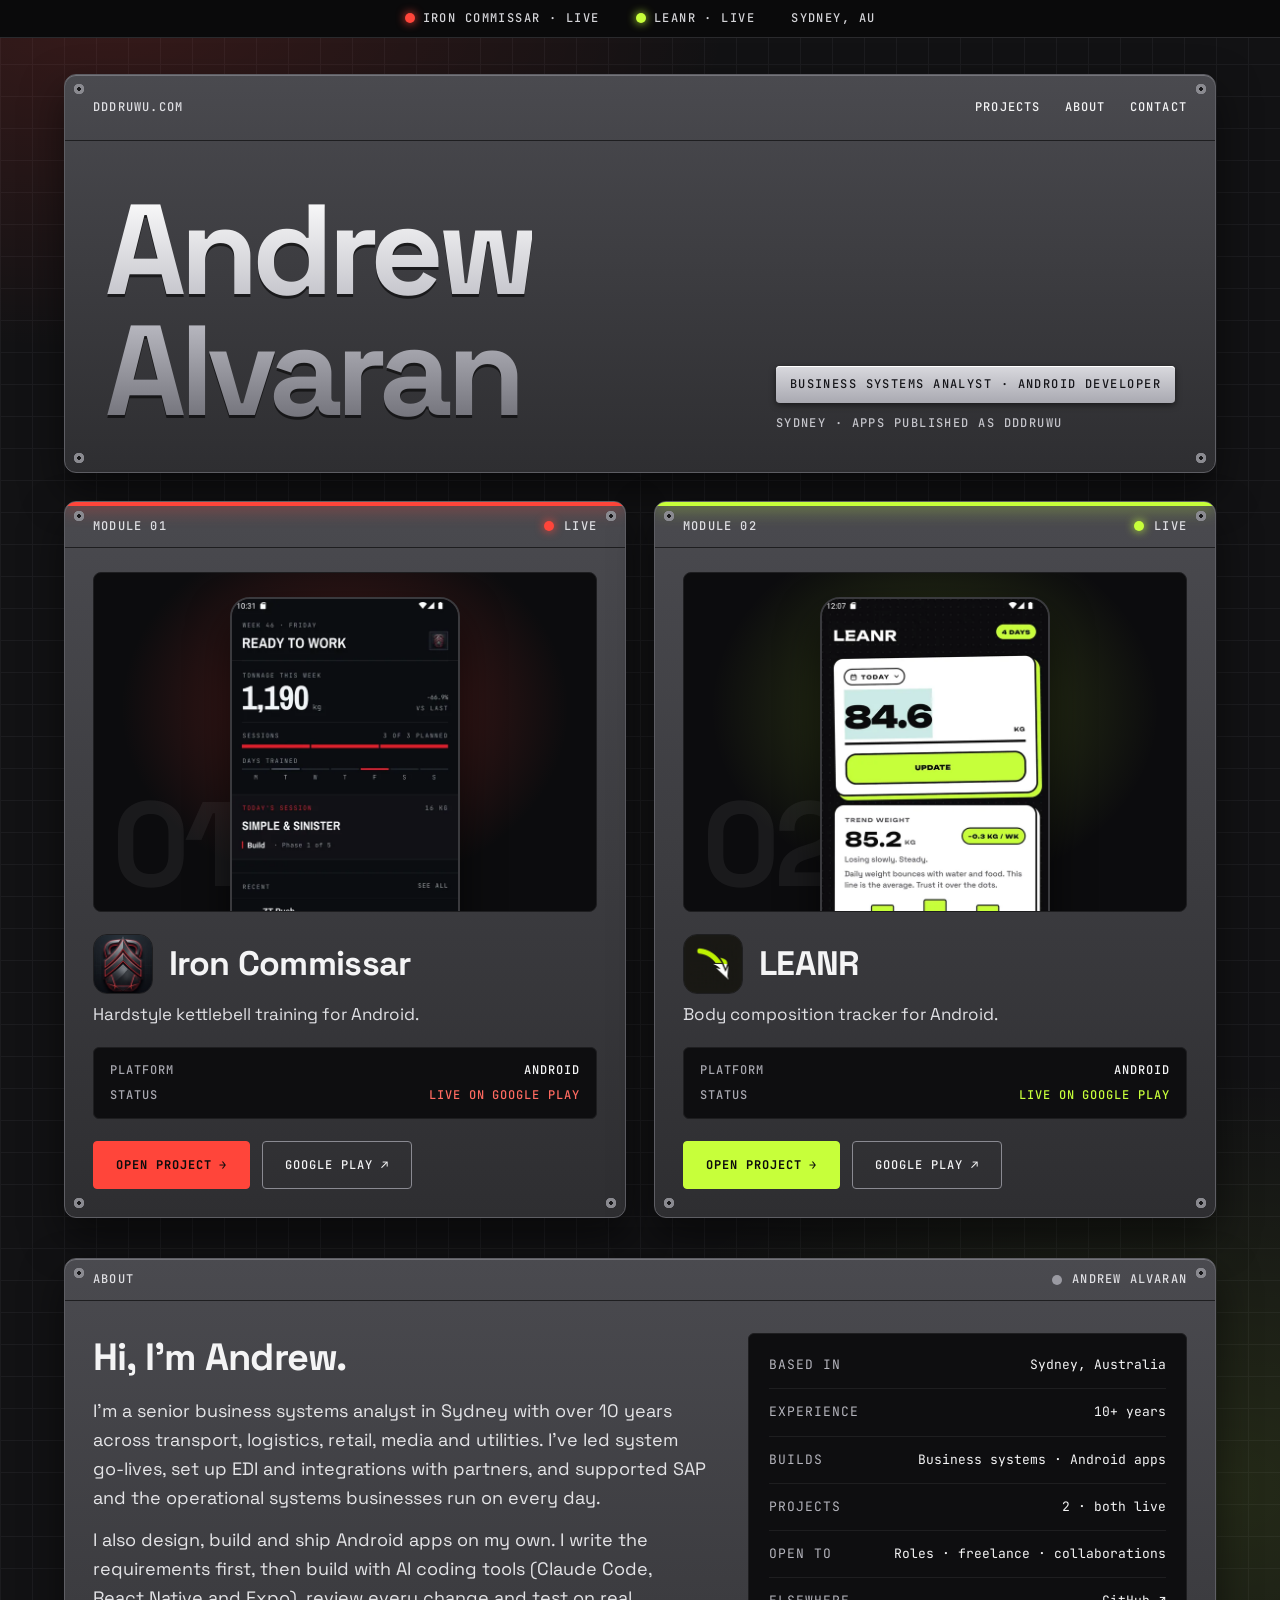
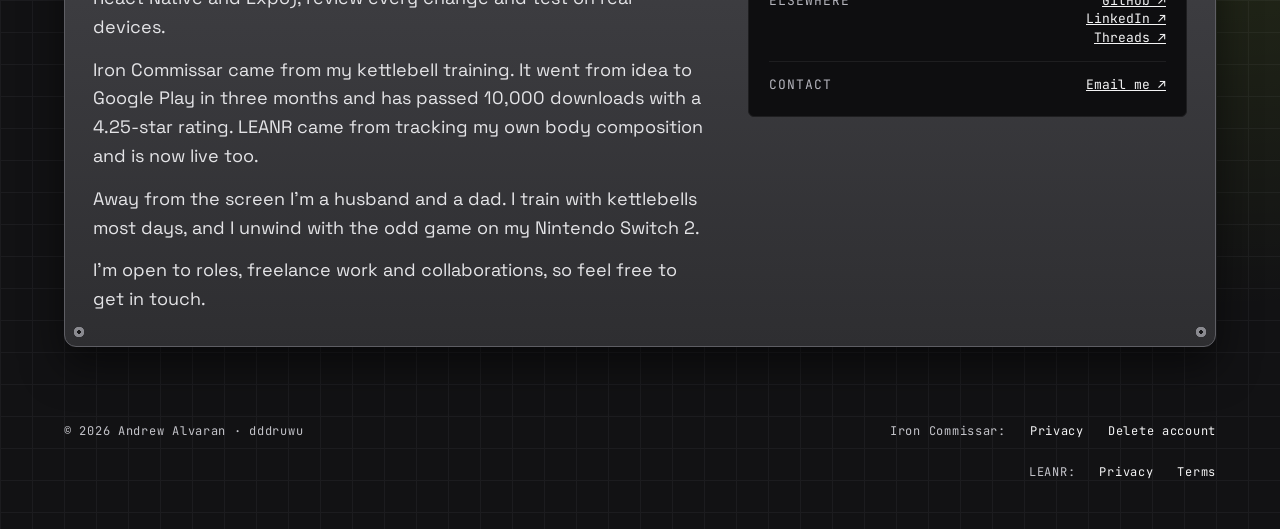
==== commit 84d08cf0: "Add LEANR project page and Open project button - Add /leanr/ project page matching the Iron Commissa" ====
--- a/index.html
+++ b/index.html
@@ -111,7 +111,8 @@
             <dt>Status</dt><dd class="status">Live on Google Play</dd>
           </dl>
           <div class="actions">
-            <a class="btn btn--lime" href="https://play.google.com/store/apps/details?id=com.leanr.app">Google Play ↗</a>
+            <a class="btn btn--lime" href="/leanr/">Open project →</a>
+            <a class="btn" href="https://play.google.com/store/apps/details?id=com.leanr.app">Google Play ↗</a>
           </div>
         </div>
       </article>
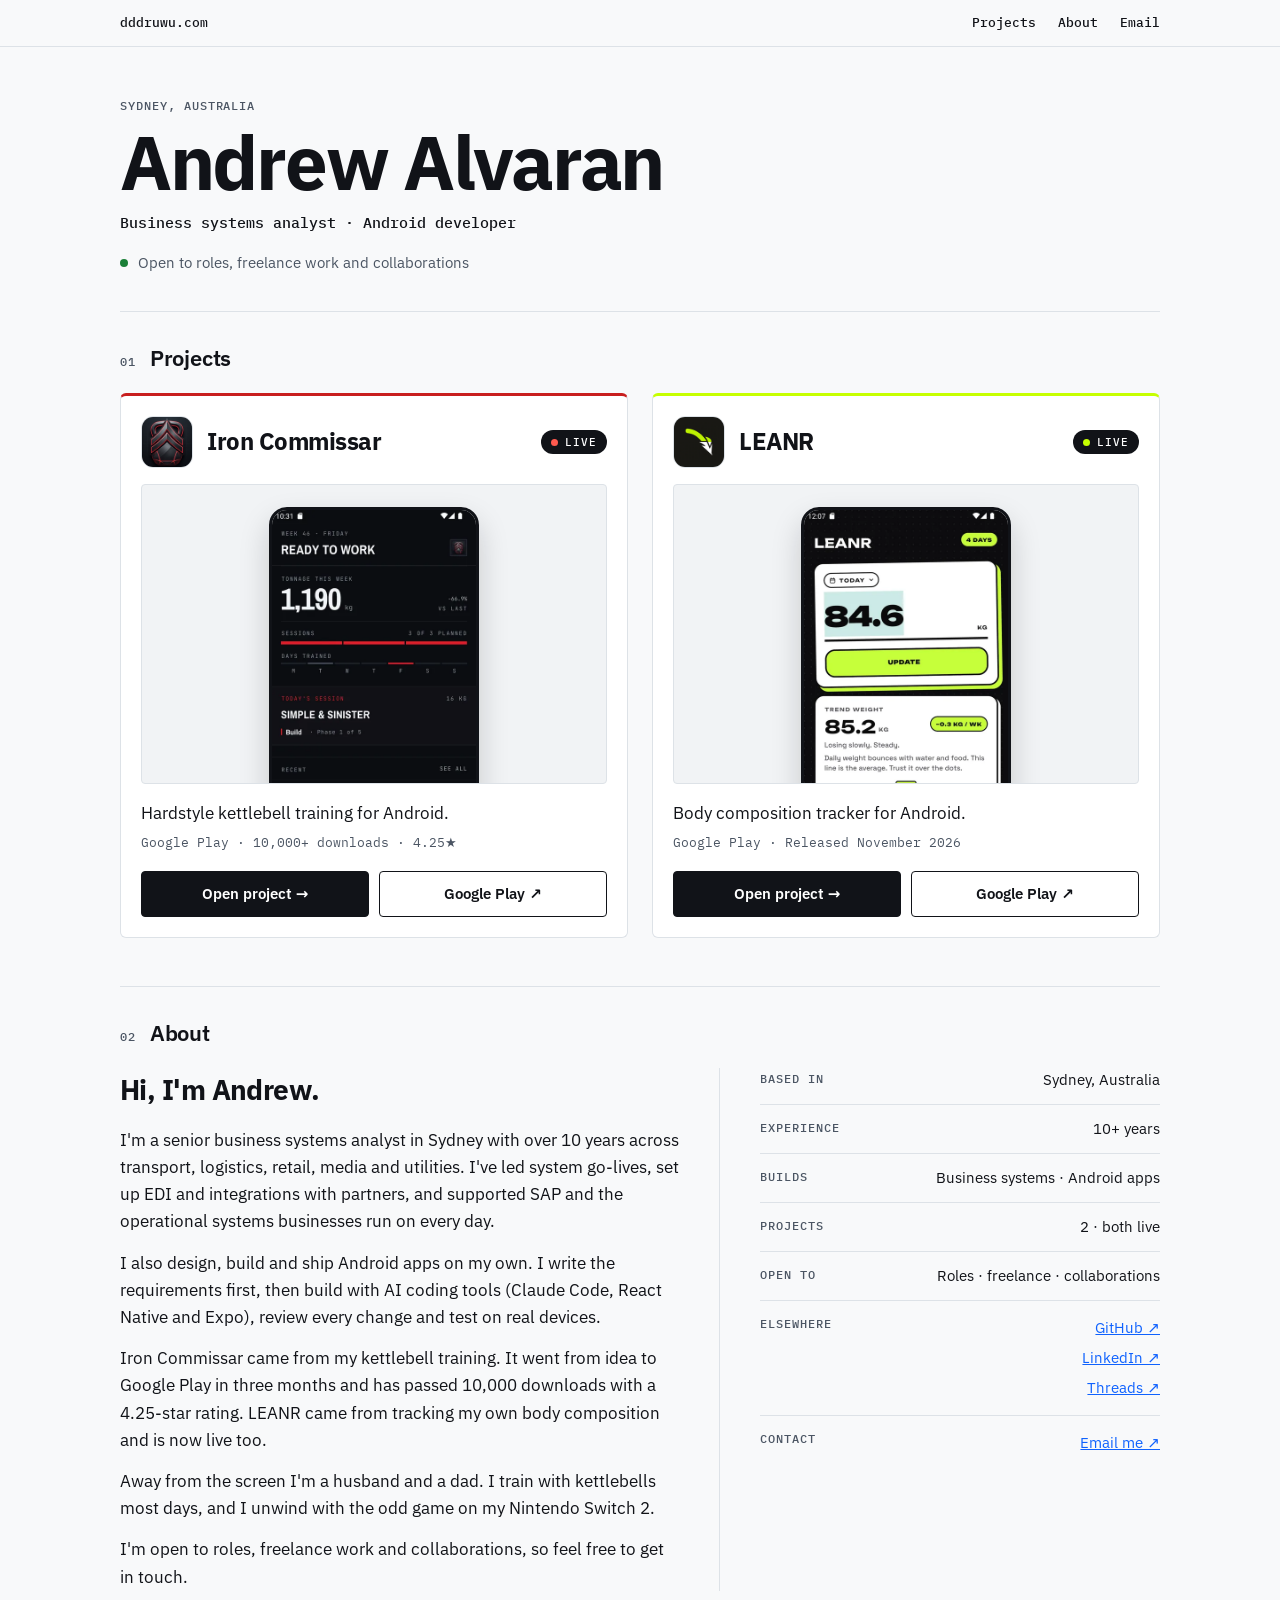
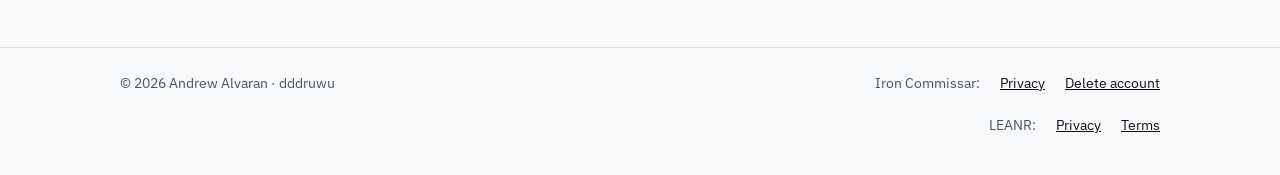
==== commit 2c352d3c: "Redesign the home page in a light Swiss Blueprint style - Replace the dark metal design with a light" ====
--- a/index.html
+++ b/index.html
@@ -5,7 +5,7 @@
   <meta name="viewport" content="width=device-width, initial-scale=1">
   <title>Andrew Alvaran | Business systems analyst and Android developer</title>
   <meta name="description" content="Andrew Alvaran, a senior business systems analyst in Sydney who also builds Android apps: Iron Commissar and LEANR, both live on Google Play.">
-  <meta name="theme-color" content="#121214">
+  <meta name="theme-color" content="#f8f9fa">
   <link rel="canonical" href="https://dddruwu.com/">
 
   <!-- Link preview card when the site is shared -->
@@ -21,114 +21,79 @@
   <link rel="icon" href="/assets/img/favicon-32.png" sizes="32x32" type="image/png">
   <link rel="apple-touch-icon" href="/assets/img/apple-touch-icon.png">
 
-  <link rel="preconnect" href="https://fonts.googleapis.com">
-  <link rel="preconnect" href="https://fonts.gstatic.com" crossorigin>
-  <link href="https://fonts.googleapis.com/css2?family=JetBrains+Mono:wght@400;500;700&family=Space+Grotesk:wght@500;700&display=swap" rel="stylesheet">
-
   <!-- Home page only. Other pages use /assets/css/style.css (not loaded here on purpose). -->
   <link rel="stylesheet" href="/assets/css/home.css">
 </head>
 <body>
 
-  <!-- Status strip. Update these two lines when a project's status changes. -->
-  <div class="ticker">
-    <span><i class="led led--red"></i>Iron Commissar · live</span>
-    <span><i class="led led--lime"></i>LEANR · live</span>
-    <span>Sydney, AU</span>
+  <!-- Top bar -->
+  <div class="topbar">
+    <div class="container">
+      <span class="site">dddruwu.com</span>
+      <nav aria-label="Main">
+        <a href="#projects">Projects</a>
+        <a href="#about">About</a>
+        <a href="mailto:drewalvaran@gmail.com">Email</a>
+      </nav>
+    </div>
   </div>
 
-  <div class="container top">
-    <header class="panel">
-      <div class="bar">
-        <span>dddruwu.com</span>
-        <nav aria-label="Main">
-          <a href="#projects">Projects</a>
-          <a href="#about">About</a>
-          <a href="mailto:drewalvaran@gmail.com">Contact</a>
-        </nav>
-      </div>
-      <div class="hero">
-        <h1 class="word"><span>Andrew</span> <span>Alvaran</span></h1>
-        <div class="hero-side">
-          <span class="plate">Business systems analyst · Android developer</span>
-          <span class="hero-note">Sydney · apps published as dddruwu</span>
-        </div>
-      </div>
-    </header>
-  </div>
+  <header class="container hero">
+    <span class="label">Sydney, Australia</span>
+    <h1 class="word">Andrew Alvaran</h1>
+    <p class="role">Business systems analyst · Android developer</p>
+    <p class="open">Open to roles, freelance work and collaborations</p>
+  </header>
 
-  <main id="projects" class="container">
-    <h2 class="sr-only">Projects</h2>
-    <div class="projects">
+  <main>
+    <section id="projects" class="container">
+      <div class="section-head"><span class="label">01</span><h2>Projects</h2></div>
+      <div class="projects">
 
-      <!-- Project 01: Iron Commissar -->
-      <article class="panel module module--red">
-        <div class="strip"></div>
-        <div class="bar">
-          <span>Module 01</span>
-          <span><i class="led led--red"></i>Live</span>
-        </div>
-        <div class="module-body">
+        <!-- Project 01: Iron Commissar. To add a project, copy one whole <article> block. -->
+        <article class="card card--red">
+          <div class="card-head">
+            <img src="/assets/img/ic-icon.png" width="120" height="120" alt="">
+            <h3>Iron Commissar</h3>
+            <span class="pill">Live</span>
+          </div>
           <div class="stage">
-            <span class="num" aria-hidden="true">01</span>
             <img src="/assets/img/ic-home.webp" width="460" height="1022" alt="Iron Commissar home screen showing weekly tonnage, sessions and today's workout">
           </div>
-          <div class="identity">
-            <img src="/assets/img/ic-icon.png" width="120" height="120" alt="">
-            <h2>Iron Commissar</h2>
-          </div>
           <p class="blurb">Hardstyle kettlebell training for Android.</p>
-          <dl class="spec">
-            <dt>Platform</dt><dd>Android</dd>
-            <dt>Status</dt><dd class="status">Live on Google Play</dd>
-          </dl>
+          <p class="meta">Google Play · 10,000+ downloads · 4.25★</p>
           <div class="actions">
             <a class="btn btn--primary" href="/iron-commissar/">Open project →</a>
             <a class="btn" href="https://play.google.com/store/apps/details?id=com.andrew.ironcommissar">Google Play ↗</a>
           </div>
-        </div>
-      </article>
+        </article>
 
-      <!-- Project 02: LEANR -->
-      <article class="panel module module--lime">
-        <div class="strip"></div>
-        <div class="bar">
-          <span>Module 02</span>
-          <span><i class="led led--lime"></i>Live</span>
-        </div>
-        <div class="module-body">
+        <!-- Project 02: LEANR -->
+        <article class="card card--lime">
+          <div class="card-head">
+            <img src="/assets/img/leanr-icon.png" width="120" height="120" alt="">
+            <h3>LEANR</h3>
+            <span class="pill">Live</span>
+          </div>
           <div class="stage">
-            <span class="num" aria-hidden="true">02</span>
             <img src="/assets/img/leanr-today.webp" width="460" height="1022" alt="LEANR Today screen showing a daily weight entry and trend weight">
           </div>
-          <div class="identity">
-            <img src="/assets/img/leanr-icon.png" width="120" height="120" alt="">
-            <h2>LEANR</h2>
-          </div>
           <p class="blurb">Body composition tracker for Android.</p>
-          <dl class="spec">
-            <dt>Platform</dt><dd>Android</dd>
-            <dt>Status</dt><dd class="status">Live on Google Play</dd>
-          </dl>
+          <p class="meta">Google Play · Released November 2026</p>
           <div class="actions">
-            <a class="btn btn--lime" href="/leanr/">Open project →</a>
+            <a class="btn btn--primary" href="/leanr/">Open project →</a>
             <a class="btn" href="https://play.google.com/store/apps/details?id=com.leanr.app">Google Play ↗</a>
           </div>
-        </div>
-      </article>
+        </article>
 
-    </div>
-  </main>
+      </div>
+    </section>
 
-  <section id="about" class="container about">
-    <article class="panel">
-      <div class="bar">
-        <span>About</span>
-        <span><i class="led led--grey"></i>Andrew Alvaran</span>
-      </div>
+    <section id="about" class="container about">
+      <div class="section-head"><span class="label">02</span><h2>About</h2></div>
       <div class="about-grid">
-        <div>
-          <h2>Hi, I'm Andrew.</h2>
+        <div class="about-text">
+          <h3>Hi, I'm Andrew.</h3>
           <p>I'm a senior business systems analyst in Sydney with over 10 years across transport, logistics, retail, media and utilities. I've led system go-lives, set up EDI and integrations with partners, and supported SAP and the operational systems businesses run on every day.</p>
           <p>I also design, build and ship Android apps on my own. I write the requirements first, then build with AI coding tools (Claude Code, React Native and Expo), review every change and test on real devices.</p>
           <p>Iron Commissar came from my kettlebell training. It went from idea to Google Play in three months and has passed 10,000 downloads with a 4.25-star rating. LEANR came from tracking my own body composition and is now live too.</p>
@@ -146,8 +111,8 @@
           <div><dt>Contact</dt><dd><a href="mailto:drewalvaran@gmail.com">Email me ↗</a></dd></div>
         </dl>
       </div>
-    </article>
-  </section>
+    </section>
+  </main>
 
   <footer>
     <div class="container">
--- a/assets/css/home.css
+++ b/assets/css/home.css
@@ -1,53 +1,49 @@
 /* =====================================================
-   dddruwu.com home page stylesheet (design "Workshop v2")
+   dddruwu.com home page stylesheet (design "Swiss Blueprint")
    Used ONLY by /index.html. The other pages keep using
    /assets/css/style.css, which is not touched.
-   Do not load style.css on the home page: it sets
-   border-radius: 0 on everything, which flattens this design.
+   Light page, white cards, thin grey lines. The only strong
+   colours are each app's own accent, kept inside its card.
    ===================================================== */
+
+/* ---- Fonts: IBM Plex, hosted on this site (no third-party requests) ---- */
+@font-face { font-family: "IBM Plex Sans"; font-weight: 400; font-style: normal; font-display: swap; src: url("/assets/fonts/ibm-plex-sans-latin-400-normal.woff2") format("woff2"); }
+@font-face { font-family: "IBM Plex Sans"; font-weight: 600; font-style: normal; font-display: swap; src: url("/assets/fonts/ibm-plex-sans-latin-600-normal.woff2") format("woff2"); }
+@font-face { font-family: "IBM Plex Sans"; font-weight: 700; font-style: normal; font-display: swap; src: url("/assets/fonts/ibm-plex-sans-latin-700-normal.woff2") format("woff2"); }
+@font-face { font-family: "IBM Plex Mono"; font-weight: 400; font-style: normal; font-display: swap; src: url("/assets/fonts/ibm-plex-mono-latin-400-normal.woff2") format("woff2"); }
+@font-face { font-family: "IBM Plex Mono"; font-weight: 500; font-style: normal; font-display: swap; src: url("/assets/fonts/ibm-plex-mono-latin-500-normal.woff2") format("woff2"); }
 
 /* ---- Design tokens: change a colour here and the page updates ---- */
 :root {
-  --ground: #121214;      /* page background */
-  --grid-line: #1c1c1f;   /* faint grid on the background */
-  --ink: #f4f4f5;         /* main text */
-  --ink-soft: #e0e0e4;    /* body paragraphs */
-  --ink-dim: #c4c4ca;     /* small print */
-  --screen: #0e0e10;      /* dark "screen" areas inside panels */
-  --screen-line: #1e1e20; /* borders inside panels */
-  --metal-top: #4a4a4f;
-  --metal-bottom: #2e2e31;
-  --metal-edge: #5e5e64;
-  --red: #ff453a;
-  --lime: #c7ff3a;
-  --sans: "Space Grotesk", system-ui, -apple-system, "Segoe UI", Roboto, sans-serif;
-  --mono: "JetBrains Mono", ui-monospace, Consolas, "Courier New", monospace;
+  --canvas: #f8f9fa;   /* page background */
+  --card: #ffffff;     /* cards */
+  --well: #f1f3f5;     /* soft grey area behind screenshots */
+  --line: #dde2e7;     /* thin borders and dividers */
+  --ink: #111318;      /* main text and solid buttons */
+  --muted: #4b5563;    /* secondary text */
+  --link: #0f62fe;     /* links and keyboard focus ring */
+  --red: #c81e1e;      /* Iron Commissar accent */
+  --lime: #c6ff00;     /* LEANR accent */
+  --sans: "IBM Plex Sans", system-ui, -apple-system, "Segoe UI", Roboto, sans-serif;
+  --mono: "IBM Plex Mono", ui-monospace, Consolas, "Courier New", monospace;
 }
 
 *, *::before, *::after { box-sizing: border-box; }
 
-html { background: var(--ground); color-scheme: dark; -webkit-text-size-adjust: 100%; text-size-adjust: 100%; }
+html { background: var(--canvas); color-scheme: light; -webkit-text-size-adjust: 100%; text-size-adjust: 100%; scroll-behavior: smooth; }
 
 body {
   margin: 0;
   min-height: 100vh;
   display: flex;
   flex-direction: column;
+  background: var(--canvas);
   color: var(--ink);
-  font-family: var(--sans);
-  background-color: var(--ground);
-  /* two soft colour glows, then the faint grid */
-  background-image:
-    radial-gradient(900px 500px at 8% 0%, rgba(255, 69, 58, 0.16), transparent 70%),
-    radial-gradient(900px 600px at 95% 70%, rgba(199, 255, 58, 0.10), transparent 70%),
-    linear-gradient(var(--grid-line) 1px, transparent 1px),
-    linear-gradient(90deg, var(--grid-line) 1px, transparent 1px);
-  background-size: auto, auto, 32px 32px, 32px 32px;
+  font: 400 17px/1.6 var(--sans);
 }
 
-a { color: var(--ink); text-decoration: none; }
-a:hover { text-decoration: underline; }
-a:focus-visible { outline: 2px solid var(--lime); outline-offset: 3px; }
+a { color: var(--ink); }
+a:focus-visible { outline: 2px solid var(--link); outline-offset: 3px; border-radius: 2px; }
 
 /* Text for screen readers only (visually hidden) */
 .sr-only {
@@ -56,200 +52,112 @@
 }
 
 /* Centered content column */
-.container { width: 100%; max-width: 1312px; margin: 0 auto; padding-left: 64px; padding-right: 64px; }
+.container { width: 100%; max-width: 1088px; margin: 0 auto; padding-left: 24px; padding-right: 24px; }
 
-/* ---- Status strip across the top ---- */
-.ticker {
-  display: flex; flex-wrap: wrap; gap: 6px 36px; justify-content: center;
-  padding: 10px 24px;
-  background: #0a0a0b; border-bottom: 1px solid #2a2a2d;
-  font: 500 12px/1.4 var(--mono); text-transform: uppercase; letter-spacing: 0.12em; color: #d4d4d8;
+/* Small uppercase monospace label, reused across the page */
+.label { font: 500 12px/1.4 var(--mono); text-transform: uppercase; letter-spacing: 0.08em; color: var(--muted); }
+
+/* ---- Top bar ---- */
+.topbar { border-bottom: 1px solid var(--line); }
+.topbar .container { display: flex; flex-wrap: wrap; align-items: center; justify-content: space-between; gap: 0 24px; }
+.topbar .site { font: 500 13px/1.4 var(--mono); padding: 14px 0; }
+.topbar nav { display: flex; flex-wrap: wrap; gap: 0 22px; }
+.topbar nav a { font: 500 13px/1.4 var(--mono); text-decoration: none; padding: 14px 0; }
+.topbar nav a:hover { text-decoration: underline; }
+
+/* ---- Header: name and role ---- */
+.hero { padding-top: 44px; padding-bottom: 36px; }
+.word { margin: 6px 0 12px; font-weight: 700; font-size: clamp(40px, 9vw, 76px); line-height: 1; letter-spacing: -0.03em; }
+.role { margin: 0; font: 500 15px/1.5 var(--mono); color: var(--ink); }
+.open { display: inline-flex; align-items: center; gap: 10px; margin: 16px 0 0; font-size: 15px; color: var(--muted); }
+.open::before { content: ""; width: 8px; height: 8px; border-radius: 50%; background: #1a7f37; flex: none; }
+
+/* ---- Section headings ---- */
+.section-head { display: flex; align-items: baseline; gap: 14px; margin: 0 0 18px; padding-top: 28px; border-top: 1px solid var(--line); }
+.section-head h2 { margin: 0; font-size: 22px; font-weight: 600; letter-spacing: -0.01em; }
+
+/* ---- Project cards ---- */
+main { flex: 1; }
+.projects { display: grid; grid-template-columns: repeat(auto-fit, minmax(min(100%, 300px), 1fr)); gap: 24px; padding-bottom: 48px; }
+
+.card {
+  background: var(--card); border: 1px solid var(--line); border-top: 3px solid var(--accent, var(--ink));
+  border-radius: 6px; padding: 20px; display: flex; flex-direction: column;
 }
-.ticker span { display: flex; align-items: center; gap: 8px; }
+.card--red { --accent: var(--red); }
+.card--lime { --accent: var(--lime); }
 
-/* Glowing status light */
-.led {
-  display: inline-block; width: 10px; height: 10px; border-radius: 50%;
-  background: var(--c, #9a9aa2); box-shadow: 0 0 10px var(--c, transparent);
-  animation: pulse 2.4s ease-in-out infinite;
+.card-head { display: flex; align-items: center; gap: 14px; margin-bottom: 16px; }
+.card-head img { width: 52px; height: 52px; border-radius: 12px; border: 1px solid var(--line); flex: none; }
+.card-head h3 { margin: 0; font-size: 24px; font-weight: 700; letter-spacing: -0.02em; line-height: 1.15; flex: 1; min-width: 0; }
+
+/* Status pill: dark pill so both the red and the lime dot stay readable on white */
+.pill {
+  display: inline-flex; align-items: center; gap: 7px; flex: none; padding: 5px 10px; border-radius: 999px;
+  background: var(--ink); color: #fff; font: 500 11px/1.3 var(--mono); text-transform: uppercase; letter-spacing: 0.08em;
 }
-.led--red { --c: var(--red); }
-.led--lime { --c: var(--lime); }
-.led--grey { --c: #9a9aa2; box-shadow: none; }
-@keyframes pulse { 0%, 100% { opacity: 1; } 50% { opacity: 0.45; } }
+.pill::before { content: ""; width: 7px; height: 7px; border-radius: 50%; background: var(--accent); }
+.card--red .pill::before { background: #ff5a4f; }
 
-/* ---- Brushed-metal panel with four screws ---- */
-.panel {
-  position: relative;
-  background: linear-gradient(180deg, var(--metal-top) 0%, var(--metal-bottom) 100%);
-  border: 1px solid var(--metal-edge);
-  border-radius: 12px;
-  box-shadow: 0 1px 0 #75757b inset, 0 18px 40px rgba(0, 0, 0, 0.5);
-  transition: transform 0.25s ease, box-shadow 0.25s ease;
+/* Soft grey "well" showing the top part of the phone screenshot */
+.stage {
+  height: 300px; overflow: hidden; padding-top: 22px; display: flex; justify-content: center; align-items: flex-start;
+  background: var(--well); border: 1px solid var(--line); border-radius: 4px;
 }
-.panel::before {
-  content: ""; position: absolute; inset: 0; pointer-events: none; z-index: 2;
-  background:
-    radial-gradient(circle at 14px 14px, #18181a 0 2px, #8a8a90 2px 5px, transparent 5.5px),
-    radial-gradient(circle at calc(100% - 14px) 14px, #18181a 0 2px, #8a8a90 2px 5px, transparent 5.5px),
-    radial-gradient(circle at 14px calc(100% - 14px), #18181a 0 2px, #8a8a90 2px 5px, transparent 5.5px),
-    radial-gradient(circle at calc(100% - 14px) calc(100% - 14px), #18181a 0 2px, #8a8a90 2px 5px, transparent 5.5px);
-}
+.stage img { width: 210px; height: auto; border-radius: 18px; border: 3px solid var(--ink); box-shadow: 0 14px 30px rgba(17, 19, 24, 0.18); }
 
-/* Title bar at the top of a panel */
-.bar {
-  display: flex; align-items: center; justify-content: space-between; gap: 16px;
-  padding: 12px 28px; border-bottom: 1px solid var(--screen-line);
-  font: 500 12px/1.4 var(--mono); text-transform: uppercase; letter-spacing: 0.1em; color: var(--ink-soft);
-}
-.bar > span { display: flex; align-items: center; gap: 10px; }
-.bar nav { display: flex; gap: 24px; }
-.bar nav a { padding: 12px 0; }
-
-/* ---- Header ---- */
-.top { padding-top: 36px; }
-.hero {
-  padding: 48px 40px 40px;
-  display: flex; flex-wrap: wrap; align-items: flex-end; justify-content: space-between; gap: 24px;
-}
-.word {
-  margin: 0; font-weight: 700; font-size: 128px; line-height: 0.95; letter-spacing: -0.05em;
-  background: linear-gradient(180deg, #ffffff 0%, #b8b8c0 55%, #6a6a72 100%);
-  -webkit-background-clip: text; background-clip: text; color: transparent;
-  filter: drop-shadow(0 3px 0 rgba(0, 0, 0, 0.55));
-}
-/* The name sits on two lines: Andrew / Alvaran */
-.word span { display: block; }
-.hero-side { display: flex; flex-direction: column; gap: 12px; align-items: flex-start; }
-.plate {
-  display: inline-block; padding: 10px 14px; border-radius: 4px;
-  font: 500 12px/1.4 var(--mono); text-transform: uppercase; letter-spacing: 0.12em; color: #16161a;
-  background: linear-gradient(180deg, #d9d9de, #a9a9b1);
-  box-shadow: 0 1px 0 #fff inset, 0 2px 6px rgba(0, 0, 0, 0.5);
-}
-.hero-note { font: 500 12px/1.4 var(--mono); text-transform: uppercase; letter-spacing: 0.12em; color: var(--ink-dim); }
-
-/* ---- Project modules ---- */
-main { flex: 1; padding-top: 28px; padding-bottom: 40px; }
-.projects { display: grid; grid-template-columns: 1fr 1fr; gap: 28px; }
-
-.module { overflow: hidden; }
-.module--red  { --accent: var(--red);  --glow: rgba(255, 69, 58, 0.30);  --halo: rgba(255, 69, 58, 0.28);  --status: #ff6a60; }
-.module--lime { --accent: var(--lime); --glow: rgba(199, 255, 58, 0.22); --halo: rgba(199, 255, 58, 0.20); --status: var(--lime); }
-.module:hover {
-  transform: translateY(-5px);
-  box-shadow: 0 1px 0 #75757b inset, 0 24px 50px rgba(0, 0, 0, 0.55), 0 0 50px var(--halo);
-}
-.strip { height: 4px; background: var(--accent); box-shadow: 0 0 18px var(--accent); }
-.module-body { padding: 24px 28px 28px; }
-
-/* Dark "screen" holding the phone screenshot */
-.stage {
-  position: relative; overflow: hidden; height: 340px; padding-top: 24px;
-  display: flex; justify-content: center; align-items: flex-start;
-  background: radial-gradient(320px 260px at 50% 40%, var(--glow), transparent 70%), #0c0c0e;
-  border: 1px solid var(--screen-line); border-radius: 8px;
-}
-.stage .num {
-  position: absolute; left: 18px; bottom: 6px; font-weight: 700; font-size: 120px; line-height: 1;
-  letter-spacing: -0.05em; color: rgba(255, 255, 255, 0.06); user-select: none;
-}
-.stage img {
-  position: relative; width: 230px; height: auto;
-  border-radius: 20px; border: 2px solid #3a3a3e; box-shadow: 0 20px 40px rgba(0, 0, 0, 0.6);
-}
-
-.identity { display: flex; gap: 16px; align-items: center; margin: 22px 0 8px; }
-.identity img { width: 60px; height: 60px; border-radius: 14px; object-fit: cover; border: 1px solid var(--screen-line); }
-.identity h2 { margin: 0; font-size: 34px; font-weight: 700; letter-spacing: -0.02em; }
-.blurb { margin: 0 0 20px; font-size: 17px; line-height: 1.5; color: var(--ink-soft); }
-
-/* Small spec table inside a module */
-.spec {
-  display: grid; grid-template-columns: auto 1fr; gap: 8px 20px; margin: 0 0 22px; padding: 14px 16px;
-  background: var(--screen); border: 1px solid var(--screen-line); border-radius: 6px;
-  font: 500 12px/1.4 var(--mono); text-transform: uppercase; letter-spacing: 0.08em;
-}
-.spec dt { color: #a8a8b0; }
-.spec dd { margin: 0; color: var(--ink); text-align: right; overflow-wrap: anywhere; }
-.spec dd.status { color: var(--status); }
+.blurb { margin: 16px 0 6px; font-size: 17px; }
+.meta { margin: 0 0 18px; font: 400 13px/1.5 var(--mono); color: var(--muted); }
 
 /* ---- Buttons ---- */
-.actions { display: flex; flex-wrap: wrap; gap: 12px; font: 500 12px/1.4 var(--mono); text-transform: uppercase; letter-spacing: 0.08em; }
-.btn { display: inline-block; padding: 15px 22px; border-radius: 4px; border: 1px solid #8a8a92; }
-.btn:hover { text-decoration: none; filter: brightness(1.12); }
-.btn--primary { background: var(--red); border-color: var(--red); color: #0b0b0c; font-weight: 700; }
-.btn--soon { border-style: dashed; color: var(--ink-soft); cursor: default; }
-.btn--lime { background: var(--lime); border-color: var(--lime); color: #0b0b0c; font-weight: 700; }
+.actions { display: flex; flex-wrap: wrap; gap: 10px; margin-top: auto; }
+.btn {
+  flex: 1 1 140px; display: inline-flex; justify-content: center; align-items: center; min-height: 46px; padding: 10px 16px;
+  border: 1px solid var(--ink); border-radius: 4px; background: var(--card); color: var(--ink);
+  font: 600 15px/1.2 var(--sans); text-decoration: none; text-align: center;
+}
+.btn:hover { background: var(--well); }
+.btn--primary { background: var(--ink); color: #fff; }
+.btn--primary:hover { background: #2a2e37; }
 
 /* ---- About ---- */
-.about { padding-bottom: 64px; }
-.about-grid { display: grid; grid-template-columns: 1.4fr 1fr; gap: 40px; padding: 32px 28px; }
-.about h2 { margin: 0 0 16px; font-size: 38px; font-weight: 700; letter-spacing: -0.02em; }
-.about p { margin: 0 0 14px; font-size: 18px; line-height: 1.6; color: #e4e4e7; }
-.about p:last-child { margin-bottom: 0; }
-.facts {
-  align-self: start; margin: 0; padding: 8px 20px;
-  background: var(--screen); border: 1px solid var(--screen-line); border-radius: 6px;
-  font: 400 13px/1.4 var(--mono);
-}
-.facts > div { display: flex; justify-content: space-between; gap: 16px; padding: 14px 0; border-bottom: 1px solid var(--screen-line); }
+.about { padding-bottom: 56px; }
+.about-grid { display: grid; grid-template-columns: 3fr 2fr; gap: 0 40px; }
+.about-text { padding-right: 40px; border-right: 1px solid var(--line); }
+.about-text h3 { margin: 0 0 14px; font-size: 28px; font-weight: 700; letter-spacing: -0.02em; }
+.about-text p { margin: 0 0 14px; max-width: 62ch; }
+.about-text p:last-child { margin-bottom: 0; }
+
+.facts { margin: 0; align-self: start; font-size: 15px; }
+.facts > div { display: flex; justify-content: space-between; gap: 16px; padding: 12px 0; border-bottom: 1px solid var(--line); }
+.facts > div:first-child { padding-top: 0; }
 .facts > div:last-child { border-bottom: 0; }
-.facts dt { color: #b4b4bc; text-transform: uppercase; letter-spacing: 0.08em; }
-.facts dd { margin: 0; color: var(--ink); text-align: right; overflow-wrap: anywhere; }
-.facts a { text-decoration: underline; padding: 4px 0; }
+.facts dt { font: 500 12px/1.9 var(--mono); text-transform: uppercase; letter-spacing: 0.08em; color: var(--muted); flex: none; }
+.facts dd { margin: 0; text-align: right; overflow-wrap: anywhere; }
+.facts a { display: inline-block; padding: 3px 0; color: var(--link); }
 
 /* ---- Footer ---- */
-footer .container {
-  display: flex; flex-wrap: wrap; justify-content: space-between; gap: 8px 32px; padding-bottom: 36px;
-  font: 400 12px/1.4 var(--mono); letter-spacing: 0.06em; color: var(--ink-dim);
-}
-footer ul { display: flex; flex-wrap: wrap; gap: 4px 24px; margin: 0; padding: 0; list-style: none; }
-footer li a { display: inline-block; padding: 12px 0; }
-/* Project labels ("Iron Commissar:", "LEANR:") line up with their links */
-footer li:not(:has(a)) { padding: 12px 0; }
-footer p { margin: 0; padding: 12px 0; }
+footer { border-top: 1px solid var(--line); }
+footer .container { display: flex; flex-wrap: wrap; justify-content: space-between; gap: 8px 32px; padding-top: 14px; padding-bottom: 28px; font-size: 14px; color: var(--muted); }
+footer p { margin: 0; padding: 10px 0; }
+footer .footer-links { display: flex; flex-direction: column; align-items: flex-end; }
+footer ul { display: flex; flex-wrap: wrap; gap: 0 20px; margin: 0; padding: 0; list-style: none; }
+footer li { padding: 10px 0; }
+footer li a { color: var(--ink); }
 
 /* ---- Phones and small screens ---- */
 @media (max-width: 760px) {
   .container { padding-left: 16px; padding-right: 16px; }
-  .ticker { justify-content: flex-start; padding: 10px 16px; font-size: 11px; letter-spacing: 0.08em; }
-  .top { padding-top: 24px; }
-
-  /* Title bars wrap instead of overflowing, with room for the corner screws */
-  .bar { flex-wrap: wrap; gap: 2px 16px; padding: 12px 28px; font-size: 11px; letter-spacing: 0.08em; }
-  .bar nav { flex-wrap: wrap; gap: 0 16px; }
-
-  /* Smaller corner screws, tucked closer to the corners */
-  .panel::before {
-    background:
-      radial-gradient(circle at 10px 10px, #18181a 0 1.5px, #8a8a90 1.5px 4px, transparent 4.5px),
-      radial-gradient(circle at calc(100% - 10px) 10px, #18181a 0 1.5px, #8a8a90 1.5px 4px, transparent 4.5px),
-      radial-gradient(circle at 10px calc(100% - 10px), #18181a 0 1.5px, #8a8a90 1.5px 4px, transparent 4.5px),
-      radial-gradient(circle at calc(100% - 10px) calc(100% - 10px), #18181a 0 1.5px, #8a8a90 1.5px 4px, transparent 4.5px);
-  }
-
-  .hero { padding: 32px 20px 28px; }
-  /* Sized from the screen width (vw), so phone font-size settings cannot make it overflow */
-  .word { font-size: clamp(36px, 15vw, 64px); }
-  .plate { max-width: 100%; font-size: 11px; letter-spacing: 0.08em; }
-  .hero-note { font-size: 11px; }
-
-  .projects { grid-template-columns: 1fr; }
-  .module-body { padding: 20px 18px 24px; }
-  .about-grid { grid-template-columns: 1fr; gap: 24px; padding: 24px 18px; }
-  .about h2 { font-size: 30px; }
-  .identity h2 { font-size: 28px; }
-  .spec { font-size: 11px; letter-spacing: 0.05em; }
-  footer .container { font-size: 11px; }
+  .hero { padding-top: 28px; padding-bottom: 28px; }
+  .role { font-size: 13px; }
+  .card { padding: 16px; }
+  .card-head h3 { font-size: 22px; }
+  .stage { height: 260px; }
+  .stage img { width: 180px; }
+  .about-grid { grid-template-columns: 1fr; gap: 28px; }
+  .about-text { padding-right: 0; border-right: 0; }
+  footer .footer-links { align-items: flex-start; }
 }
 
-footer .footer-links { display: flex; flex-direction: column; align-items: flex-end; }
-@media (max-width: 760px) { footer .footer-links { align-items: flex-start; } }
-
 /* Respect people who ask for less motion */
-@media (prefers-reduced-motion: reduce) {
-  .led { animation: none; }
-  .panel { transition: none; }
-  .module:hover { transform: none; }
-}
+@media (prefers-reduced-motion: reduce) { html { scroll-behavior: auto; } }
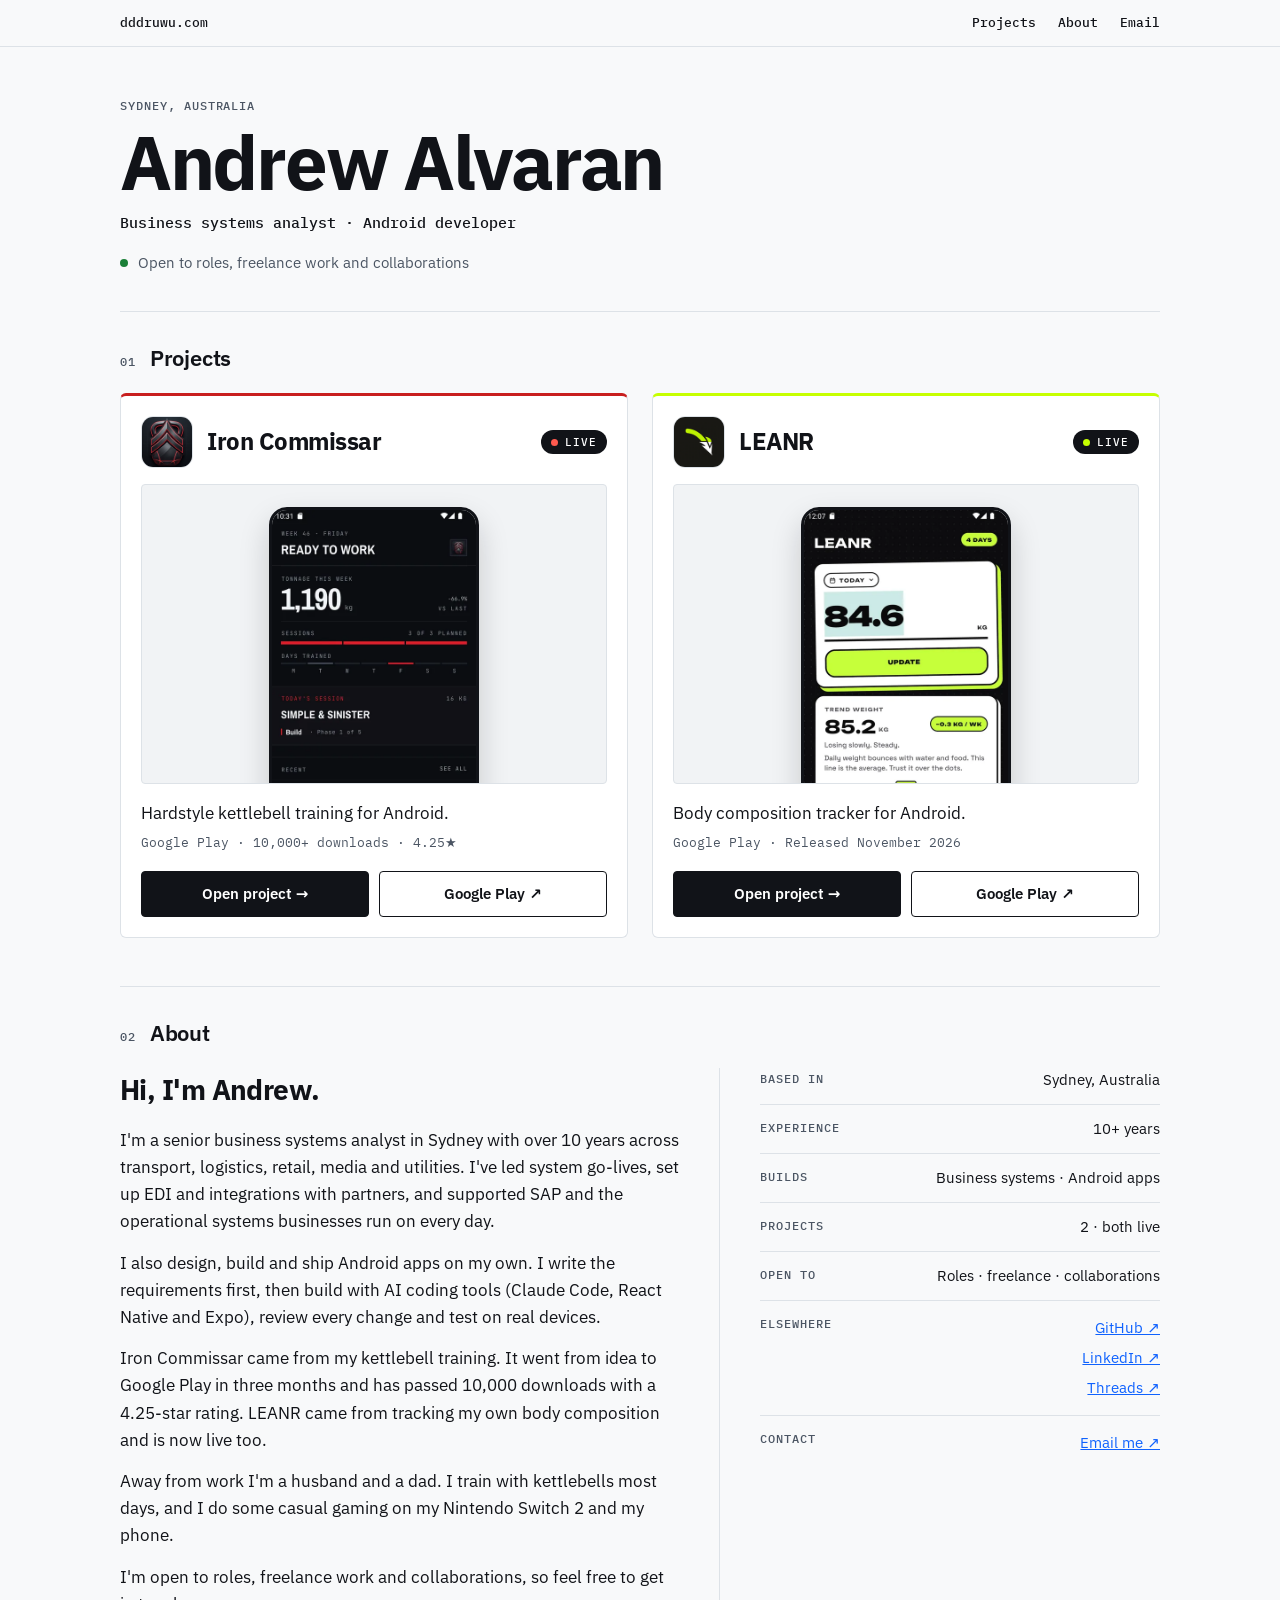
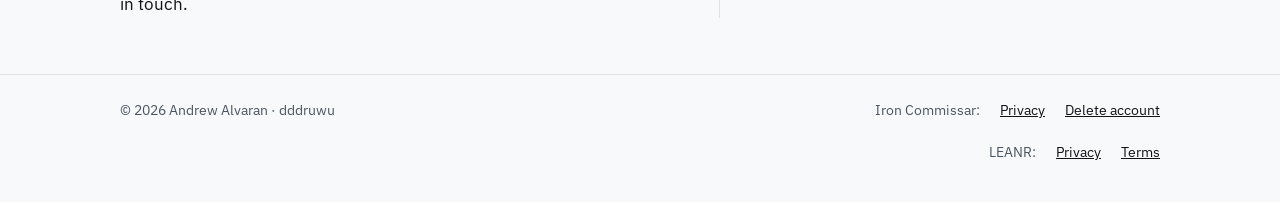
==== commit 21a507d9: "Restyle the policy pages to match the light site - Point the privacy, terms and delete-account pages" ====
--- a/index.html
+++ b/index.html
@@ -97,7 +97,7 @@
           <p>I'm a senior business systems analyst in Sydney with over 10 years across transport, logistics, retail, media and utilities. I've led system go-lives, set up EDI and integrations with partners, and supported SAP and the operational systems businesses run on every day.</p>
           <p>I also design, build and ship Android apps on my own. I write the requirements first, then build with AI coding tools (Claude Code, React Native and Expo), review every change and test on real devices.</p>
           <p>Iron Commissar came from my kettlebell training. It went from idea to Google Play in three months and has passed 10,000 downloads with a 4.25-star rating. LEANR came from tracking my own body composition and is now live too.</p>
-          <p>Away from the screen I'm a husband and a dad. I train with kettlebells most days, and I unwind with the odd game on my Nintendo Switch 2.</p>
+          <p>Away from work I'm a husband and a dad. I train with kettlebells most days, and I do some casual gaming on my Nintendo Switch 2 and my phone.</p>
           <p>I'm open to roles, freelance work and collaborations, so feel free to get in touch.</p>
         </div>
         <dl class="facts">
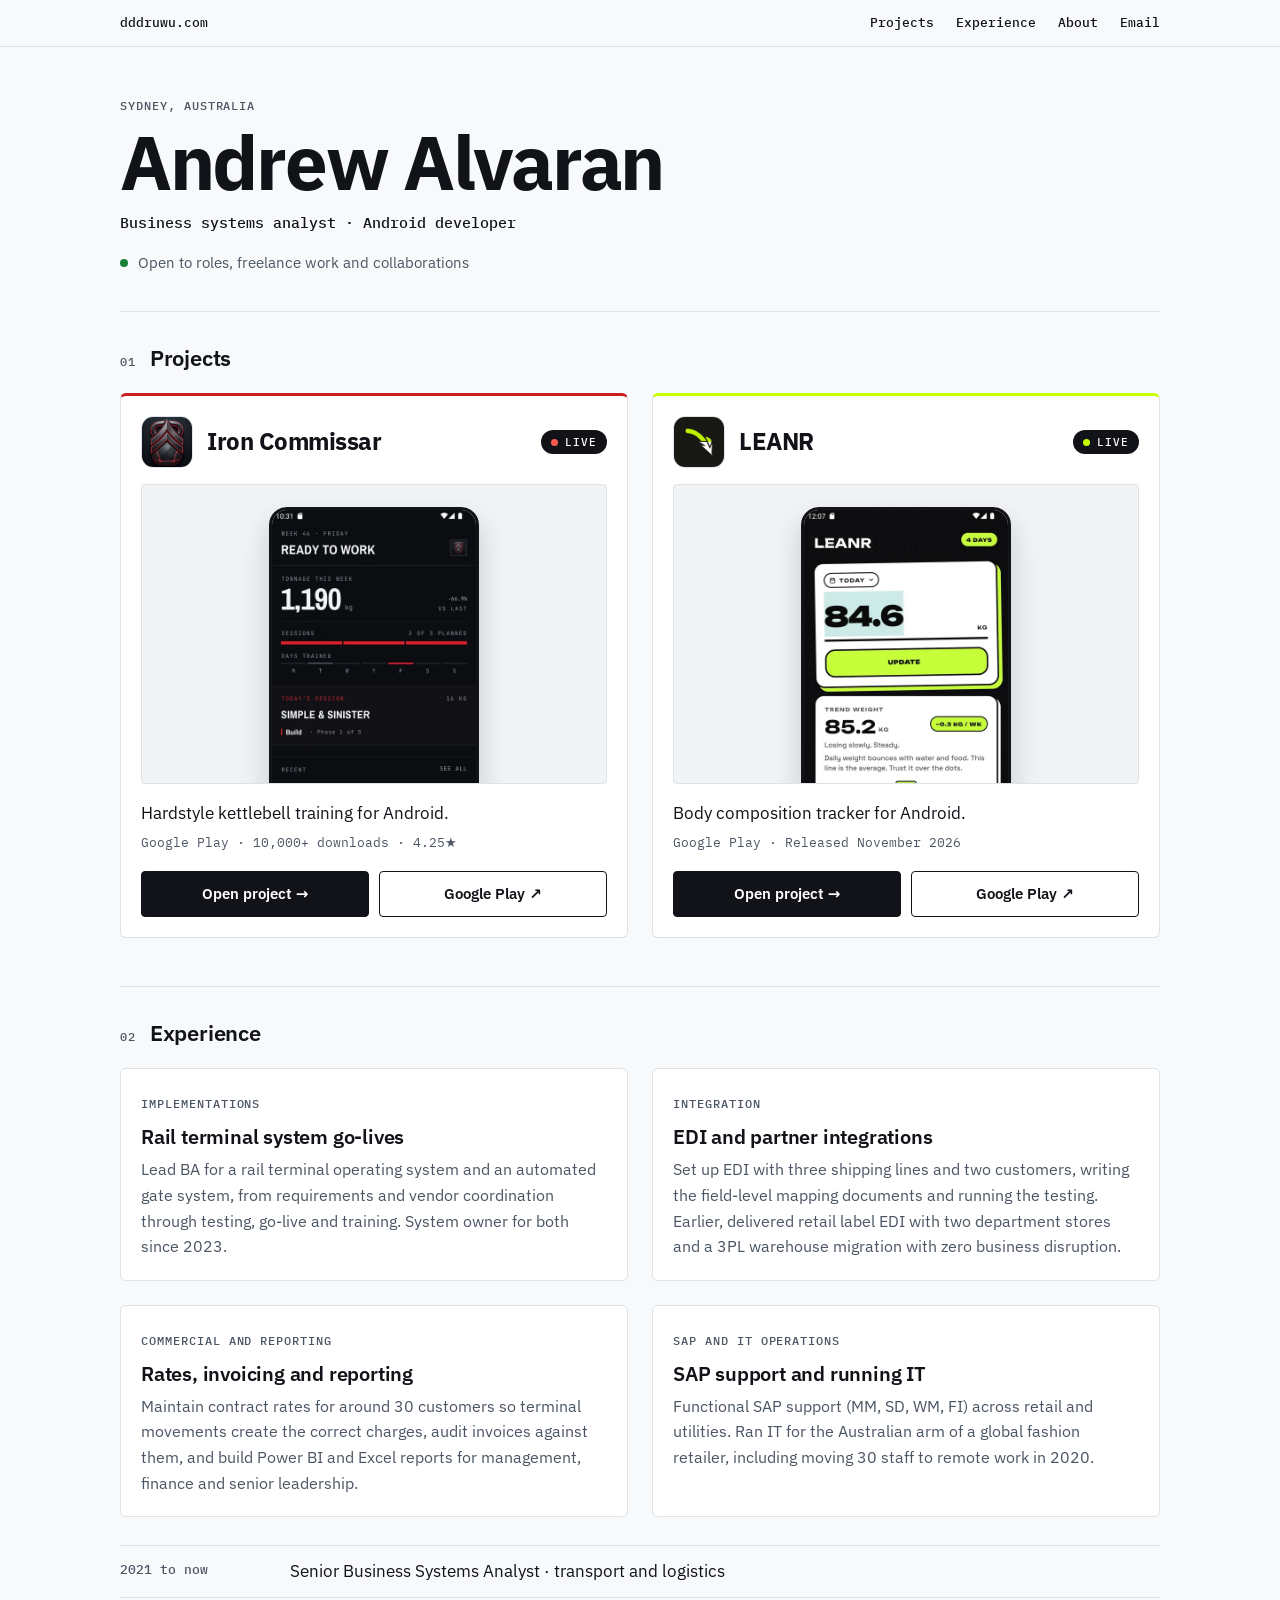
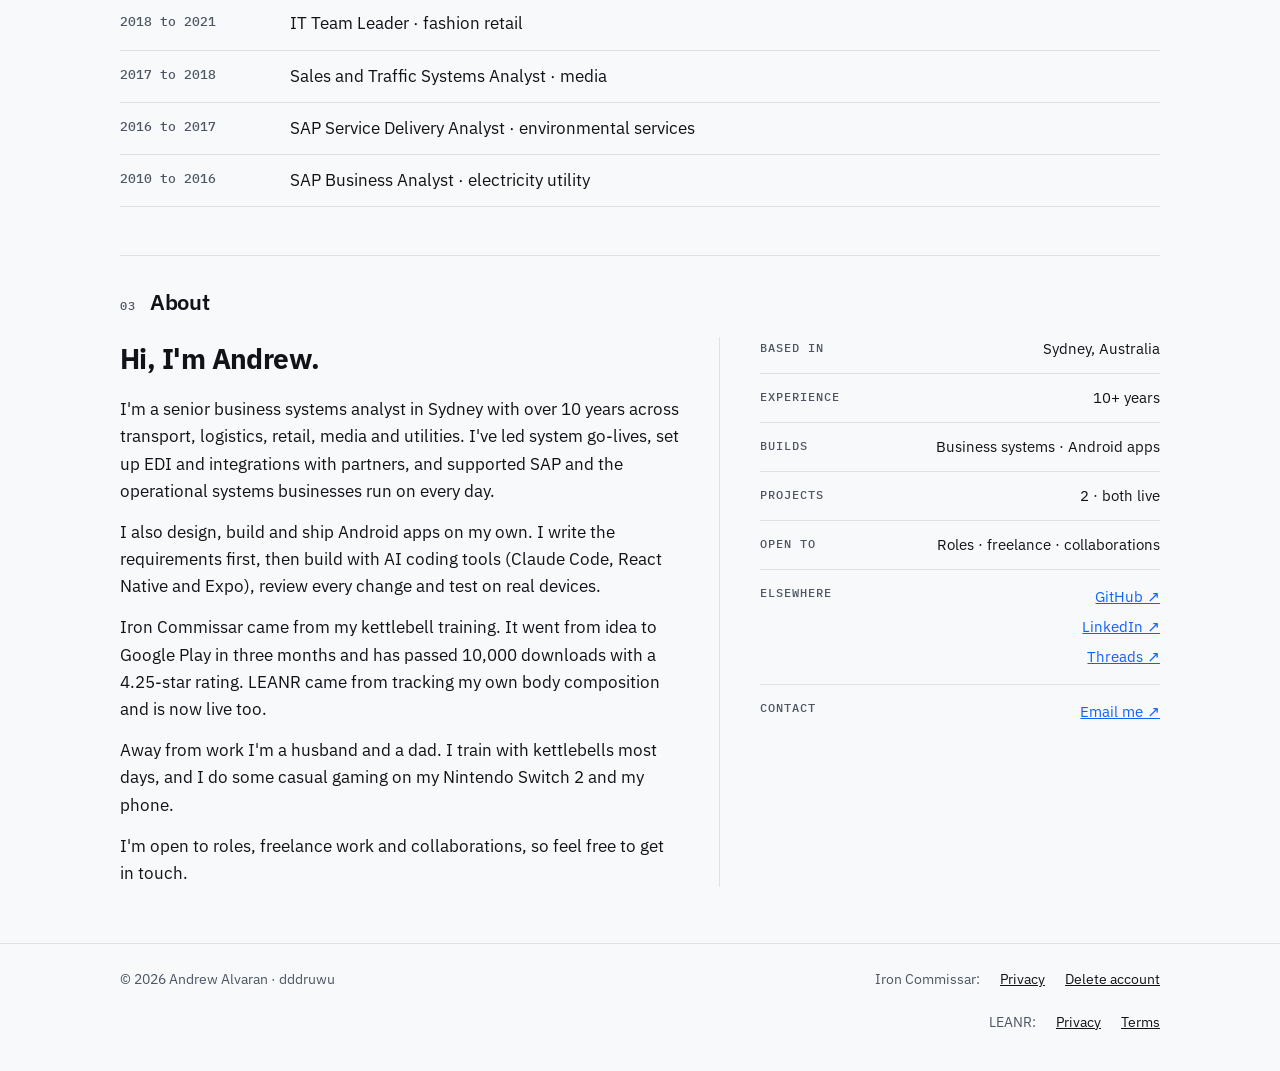
==== commit 0c5b628f: "Add Experience section, search basics and a 404 page - Add career highlights and a timeline to the h" ====
--- a/index.html
+++ b/index.html
@@ -23,6 +23,23 @@
 
   <!-- Home page only. Other pages use /assets/css/style.css (not loaded here on purpose). -->
   <link rel="stylesheet" href="/assets/css/home.css">
+  <!-- Tells search engines who this site is about (data only, not a program) -->
+  <script type="application/ld+json">
+  {
+    "@context": "https://schema.org",
+    "@type": "Person",
+    "name": "Andrew Alvaran",
+    "url": "https://dddruwu.com/",
+    "jobTitle": "Senior Business Systems Analyst",
+    "description": "Senior business systems analyst in Sydney who also builds and ships Android apps.",
+    "address": { "@type": "PostalAddress", "addressLocality": "Sydney", "addressCountry": "AU" },
+    "sameAs": [
+      "https://www.linkedin.com/in/andrewalvaran/",
+      "https://github.com/dddruwu",
+      "https://www.threads.com/@dddruwu"
+    ]
+  }
+  </script>
 </head>
 <body>
 
@@ -32,6 +49,7 @@
       <span class="site">dddruwu.com</span>
       <nav aria-label="Main">
         <a href="#projects">Projects</a>
+        <a href="#experience">Experience</a>
         <a href="#about">About</a>
         <a href="mailto:drewalvaran@gmail.com">Email</a>
       </nav>
@@ -89,8 +107,49 @@
       </div>
     </section>
 
+    <section id="experience" class="container experience">
+      <div class="section-head"><span class="label">02</span><h2>Experience</h2></div>
+      <div class="exp-grid">
+
+        <!-- Career highlights. To add one, copy a whole <article> block. -->
+        <article class="exp">
+          <span class="label">Implementations</span>
+          <h3>Rail terminal system go-lives</h3>
+          <p>Lead BA for a rail terminal operating system and an automated gate system, from requirements and vendor coordination through testing, go-live and training. System owner for both since 2023.</p>
+        </article>
+
+        <article class="exp">
+          <span class="label">Integration</span>
+          <h3>EDI and partner integrations</h3>
+          <p>Set up EDI with three shipping lines and two customers, writing the field-level mapping documents and running the testing. Earlier, delivered retail label EDI with two department stores and a 3PL warehouse migration with zero business disruption.</p>
+        </article>
+
+        <article class="exp">
+          <span class="label">Commercial and reporting</span>
+          <h3>Rates, invoicing and reporting</h3>
+          <p>Maintain contract rates for around 30 customers so terminal movements create the correct charges, audit invoices against them, and build Power BI and Excel reports for management, finance and senior leadership.</p>
+        </article>
+
+        <article class="exp">
+          <span class="label">SAP and IT operations</span>
+          <h3>SAP support and running IT</h3>
+          <p>Functional SAP support (MM, SD, WM, FI) across retail and utilities. Ran IT for the Australian arm of a global fashion retailer, including moving 30 staff to remote work in 2020.</p>
+        </article>
+
+      </div>
+
+      <!-- Career timeline: roles and industries only -->
+      <ol class="timeline">
+        <li><span class="when">2021 to now</span><span class="what">Senior Business Systems Analyst · transport and logistics</span></li>
+        <li><span class="when">2018 to 2021</span><span class="what">IT Team Leader · fashion retail</span></li>
+        <li><span class="when">2017 to 2018</span><span class="what">Sales and Traffic Systems Analyst · media</span></li>
+        <li><span class="when">2016 to 2017</span><span class="what">SAP Service Delivery Analyst · environmental services</span></li>
+        <li><span class="when">2010 to 2016</span><span class="what">SAP Business Analyst · electricity utility</span></li>
+      </ol>
+    </section>
+
     <section id="about" class="container about">
-      <div class="section-head"><span class="label">02</span><h2>About</h2></div>
+      <div class="section-head"><span class="label">03</span><h2>About</h2></div>
       <div class="about-grid">
         <div class="about-text">
           <h3>Hi, I'm Andrew.</h3>
--- a/assets/css/home.css
+++ b/assets/css/home.css
@@ -120,6 +120,18 @@
 .btn--primary { background: var(--ink); color: #fff; }
 .btn--primary:hover { background: #2a2e37; }
 
+/* ---- Experience ---- */
+.experience { padding-bottom: 48px; }
+.exp-grid { display: grid; grid-template-columns: repeat(2, minmax(0, 1fr)); gap: 24px; }
+.exp { background: var(--card); border: 1px solid var(--line); border-radius: 6px; padding: 20px; }
+.exp h3 { margin: 8px 0 8px; font-size: 20px; font-weight: 600; letter-spacing: -0.01em; line-height: 1.25; }
+.exp p { margin: 0; color: var(--muted); font-size: 16px; }
+
+/* Career timeline: year range on the left, role on the right */
+.timeline { list-style: none; margin: 28px 0 0; padding: 0; border-top: 1px solid var(--line); }
+.timeline li { display: grid; grid-template-columns: 150px 1fr; gap: 4px 20px; padding: 12px 0; border-bottom: 1px solid var(--line); }
+.timeline .when { font: 500 13px/1.9 var(--mono); color: var(--muted); }
+
 /* ---- About ---- */
 .about { padding-bottom: 56px; }
 .about-grid { display: grid; grid-template-columns: 3fr 2fr; gap: 0 40px; }
@@ -154,6 +166,8 @@
   .card-head h3 { font-size: 22px; }
   .stage { height: 260px; }
   .stage img { width: 180px; }
+  .exp-grid { grid-template-columns: 1fr; }
+  .timeline li { grid-template-columns: 1fr; }
   .about-grid { grid-template-columns: 1fr; gap: 28px; }
   .about-text { padding-right: 0; border-right: 0; }
   footer .footer-links { align-items: flex-start; }
